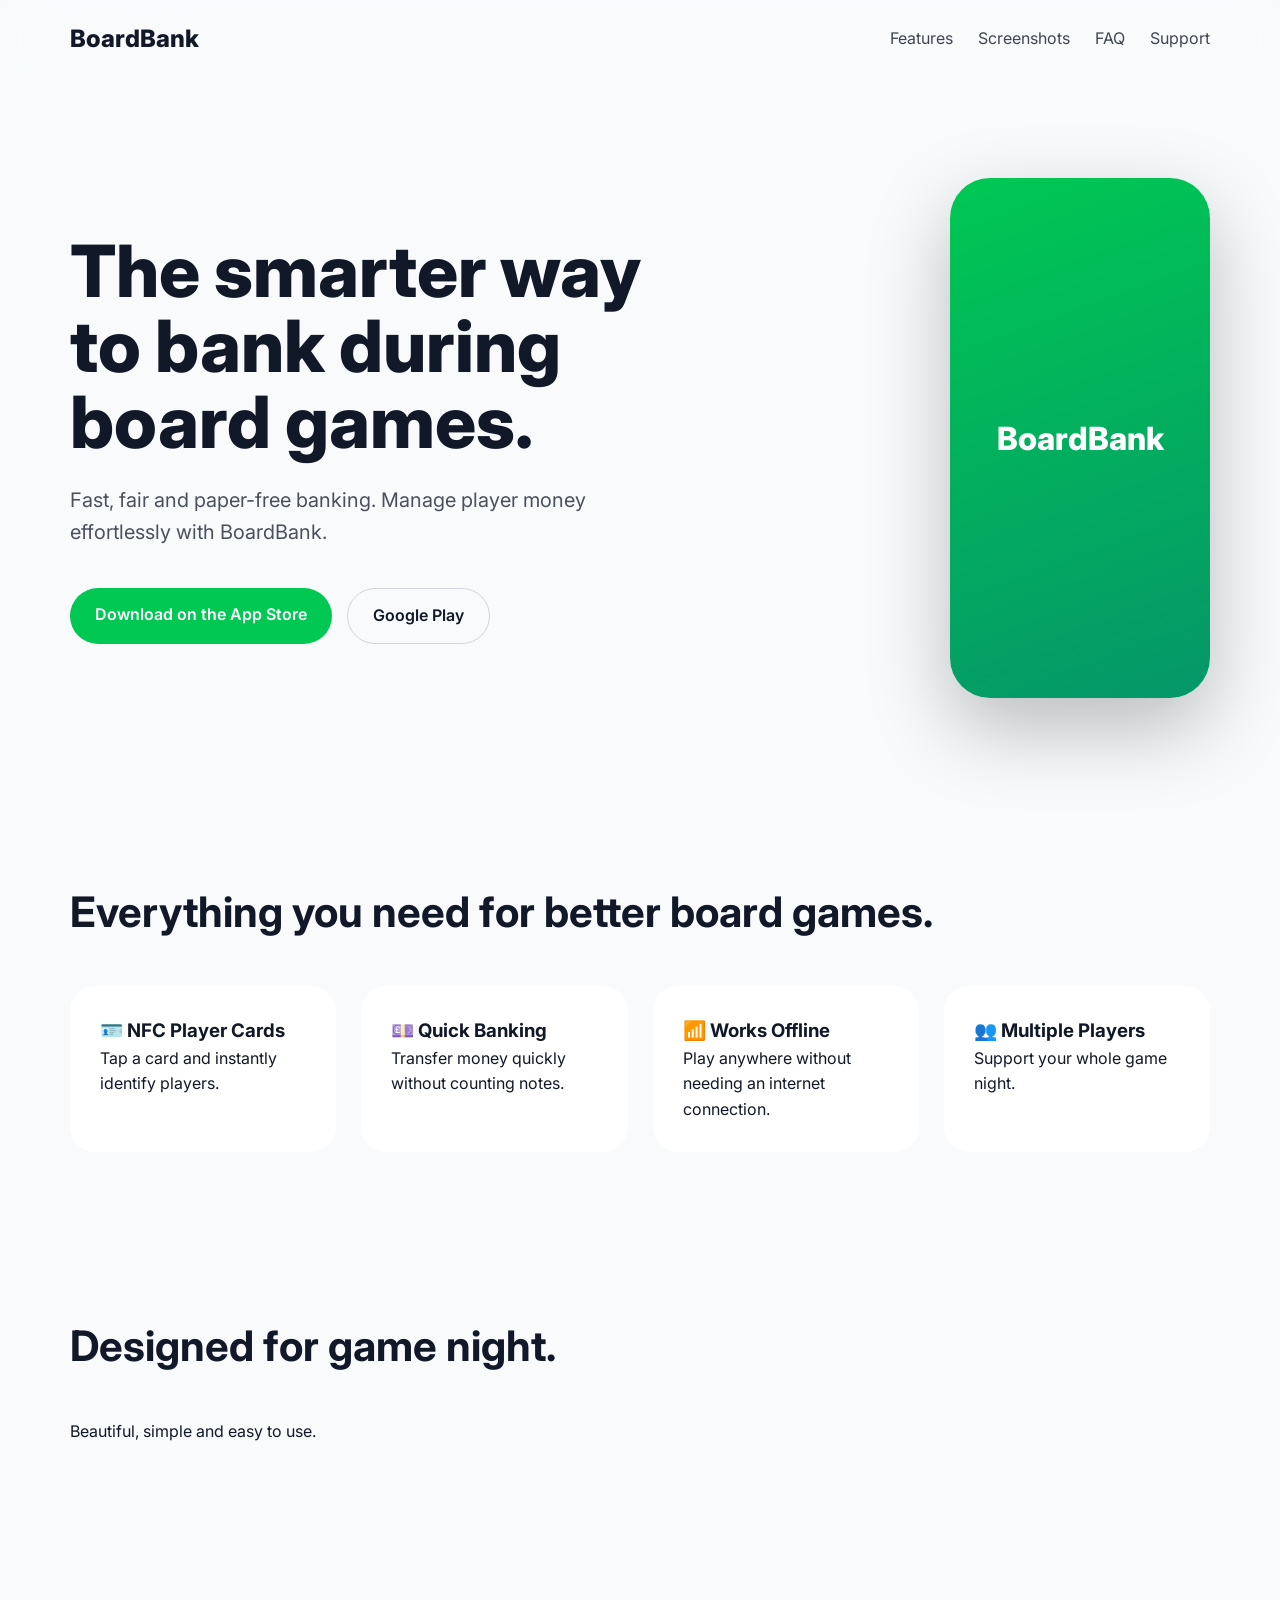
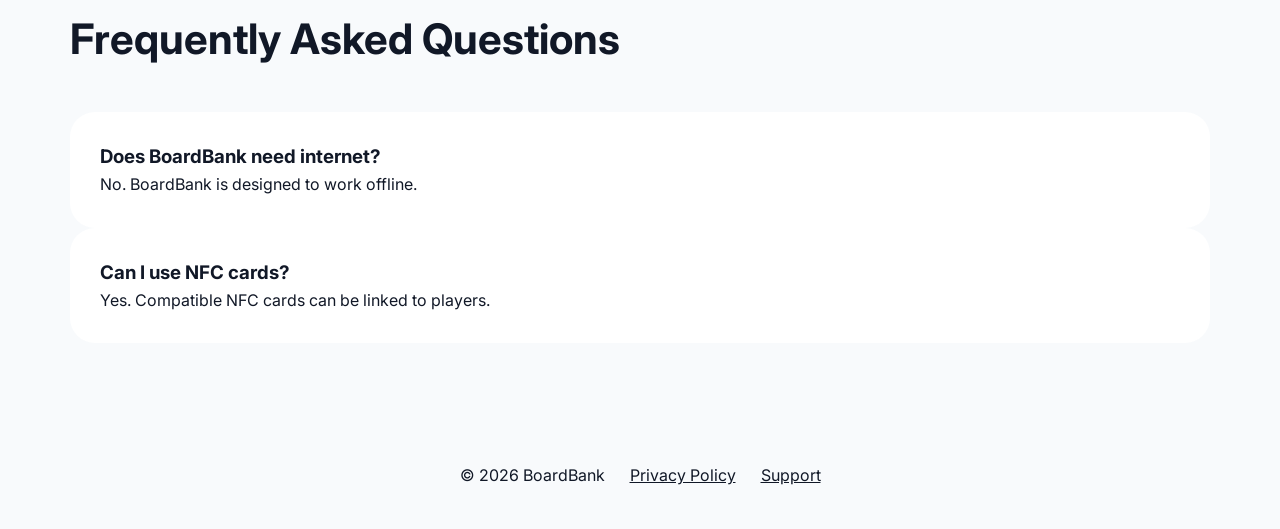
==== index.html @ 547f70bd "Create initial BoardBank website design" ====
<!DOCTYPE html>
<html lang="en">
<head>
    <meta charset="UTF-8">
    <meta name="viewport" content="width=device-width, initial-scale=1.0">

    <title>BoardBank - The smarter way to bank during board games</title>
    <meta name="description" content="BoardBank makes board game banking faster, easier and more enjoyable with digital money tracking and NFC player cards.">

    <link rel="stylesheet" href="styles.css">

    <link rel="preconnect" href="https://fonts.googleapis.com">
    <link rel="preconnect" href="https://fonts.gstatic.com" crossorigin>
    <link href="https://fonts.googleapis.com/css2?family=Inter:wght@400;500;600;700;800&display=swap" rel="stylesheet">
</head>

<body>

<header>
    <nav class="navbar">
        <div class="logo">
            BoardBank
        </div>

        <div class="nav-links">
            <a href="#features">Features</a>
            <a href="#screenshots">Screenshots</a>
            <a href="#faq">FAQ</a>
            <a href="support.html">Support</a>
        </div>
    </nav>
</header>


<main>

<section class="hero">

    <div class="hero-text">

        <h1>
            The smarter way to bank during board games.
        </h1>

        <p>
            Fast, fair and paper-free banking.
            Manage player money effortlessly with BoardBank.
        </p>

        <div class="buttons">

            <a class="button primary" href="#">
                Download on the App Store
            </a>

            <a class="button secondary" href="#">
                Google Play
            </a>

        </div>

    </div>


    <div class="hero-image">

        <div class="phone">
            BoardBank
        </div>

    </div>

</section>



<section id="features">

<h2>Everything you need for better board games.</h2>

<div class="feature-grid">


<div class="card">
<h3>🪪 NFC Player Cards</h3>
<p>
Tap a card and instantly identify players.
</p>
</div>


<div class="card">
<h3>💷 Quick Banking</h3>
<p>
Transfer money quickly without counting notes.
</p>
</div>


<div class="card">
<h3>📶 Works Offline</h3>
<p>
Play anywhere without needing an internet connection.
</p>
</div>


<div class="card">
<h3>👥 Multiple Players</h3>
<p>
Support your whole game night.
</p>
</div>


</div>

</section>



<section id="screenshots">

<h2>Designed for game night.</h2>

<p>
Beautiful, simple and easy to use.
</p>

</section>



<section id="faq">

<h2>Frequently Asked Questions</h2>

<div class="card">

<h3>Does BoardBank need internet?</h3>

<p>
No. BoardBank is designed to work offline.
</p>

</div>


<div class="card">

<h3>Can I use NFC cards?</h3>

<p>
Yes. Compatible NFC cards can be linked to players.
</p>

</div>


</section>


</main>



<footer>

<p>
© 2026 BoardBank
</p>

<a href="privacy.html">Privacy Policy</a>

<a href="support.html">Support</a>

</footer>


<script src="script.js"></script>

</body>
</html>
---- styles.css ----
/* BoardBank Website Styles */

* {
    box-sizing: border-box;
    margin: 0;
    padding: 0;
}

html {
    scroll-behavior: smooth;
}

body {
    font-family: "Inter", sans-serif;
    background: #f8fafc;
    color: #111827;
    line-height: 1.6;
}


/* Dark mode automatically follows device */

@media (prefers-color-scheme: dark) {

    body {
        background: #0b1220;
        color: white;
    }

    .card {
        background: #161f2e;
    }

    .secondary {
        border-color: #374151;
        color: white;
    }

}


/* Navigation */

header {
    position: sticky;
    top: 0;
    z-index: 10;
    backdrop-filter: blur(15px);
}


.navbar {
    max-width: 1200px;
    margin: auto;
    padding: 20px 30px;

    display: flex;
    justify-content: space-between;
    align-items: center;
}


.logo {
    font-size: 24px;
    font-weight: 800;
}


.nav-links {
    display: flex;
    gap: 25px;
}


.nav-links a {
    text-decoration: none;
    color: inherit;
    opacity: 0.8;
}


.nav-links a:hover {
    opacity: 1;
}


/* Hero */

.hero {
    max-width: 1200px;
    margin: auto;
    padding: 100px 30px;

    display: flex;
    align-items: center;
    justify-content: space-between;
    gap: 60px;
}


.hero-text {
    max-width: 600px;
}


.hero h1 {
    font-size: clamp(40px, 6vw, 72px);
    line-height: 1.05;
    font-weight: 800;
}


.hero p {
    margin-top: 25px;
    font-size: 20px;
    opacity: 0.75;
}


/* Buttons */

.buttons {
    margin-top: 40px;
    display: flex;
    gap: 15px;
}


.button {

    padding: 14px 25px;
    border-radius: 999px;

    text-decoration: none;
    font-weight: 600;

    transition: 0.3s ease;
}


.primary {

    background: #00c853;
    color: white;

}


.primary:hover {

    transform: translateY(-3px);

}


.secondary {

    border: 1px solid #d1d5db;
    color: inherit;

}


/* Phone Mockup */

.hero-image {

    display: flex;
    justify-content: center;

}


.phone {

    width: 260px;
    height: 520px;

    border-radius: 40px;

    background: linear-gradient(
        160deg,
        #00c853,
        #059669
    );

    display: flex;
    justify-content: center;
    align-items: center;

    color: white;

    font-size: 32px;
    font-weight: 800;

    box-shadow: 0 30px 80px rgba(0,0,0,0.25);

}


/* Sections */

section {

    max-width: 1200px;
    margin: auto;
    padding: 80px 30px;

}


section h2 {

    font-size: 42px;
    margin-bottom: 40px;

}


/* Feature Cards */

.feature-grid {

    display: grid;

    grid-template-columns:
    repeat(auto-fit, minmax(250px,1fr));

    gap: 25px;

}


.card {

    padding: 30px;

    border-radius: 25px;

    background: white;

    transition: 0.3s ease;

}


.card:hover {

    transform: translateY(-5px);

}


/* Footer */

footer {

    padding: 40px 30px;

    text-align: center;

    display: flex;
    justify-content: center;
    gap: 25px;

}


footer a {

    color: inherit;

}
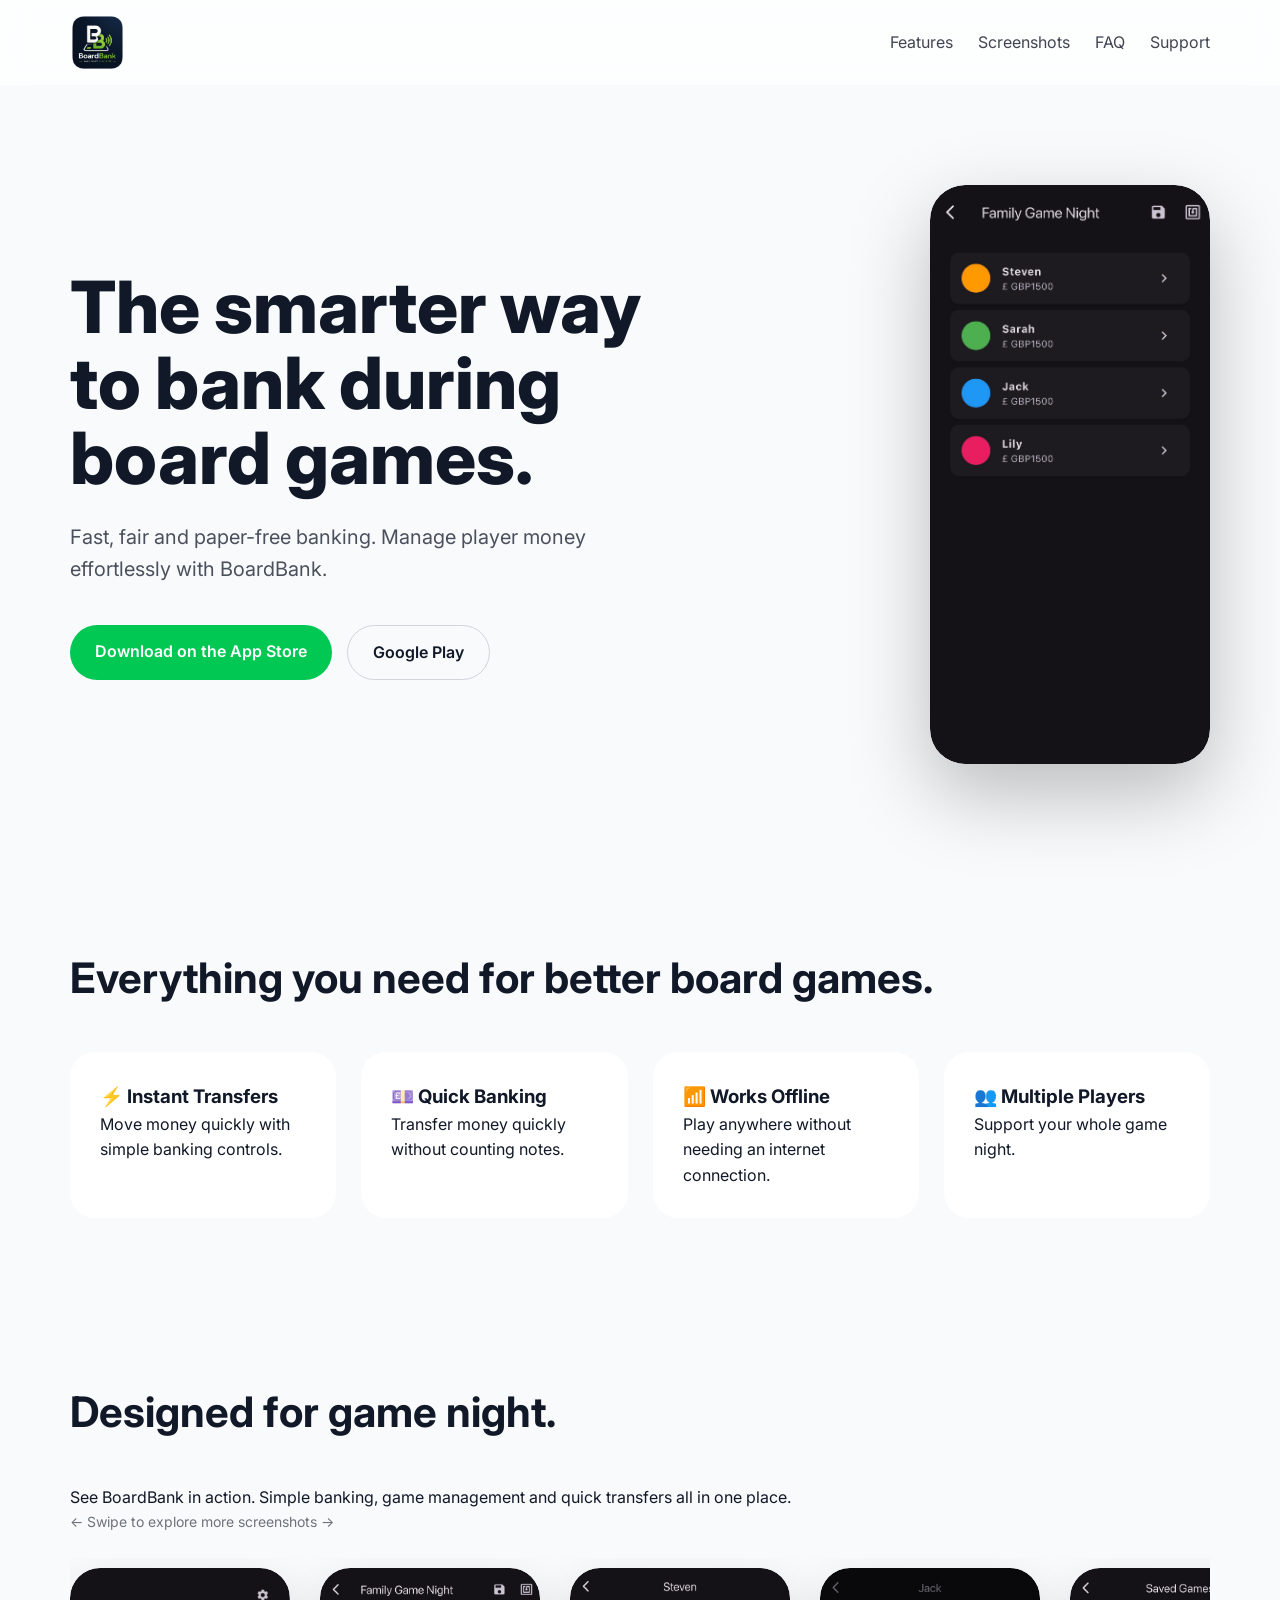
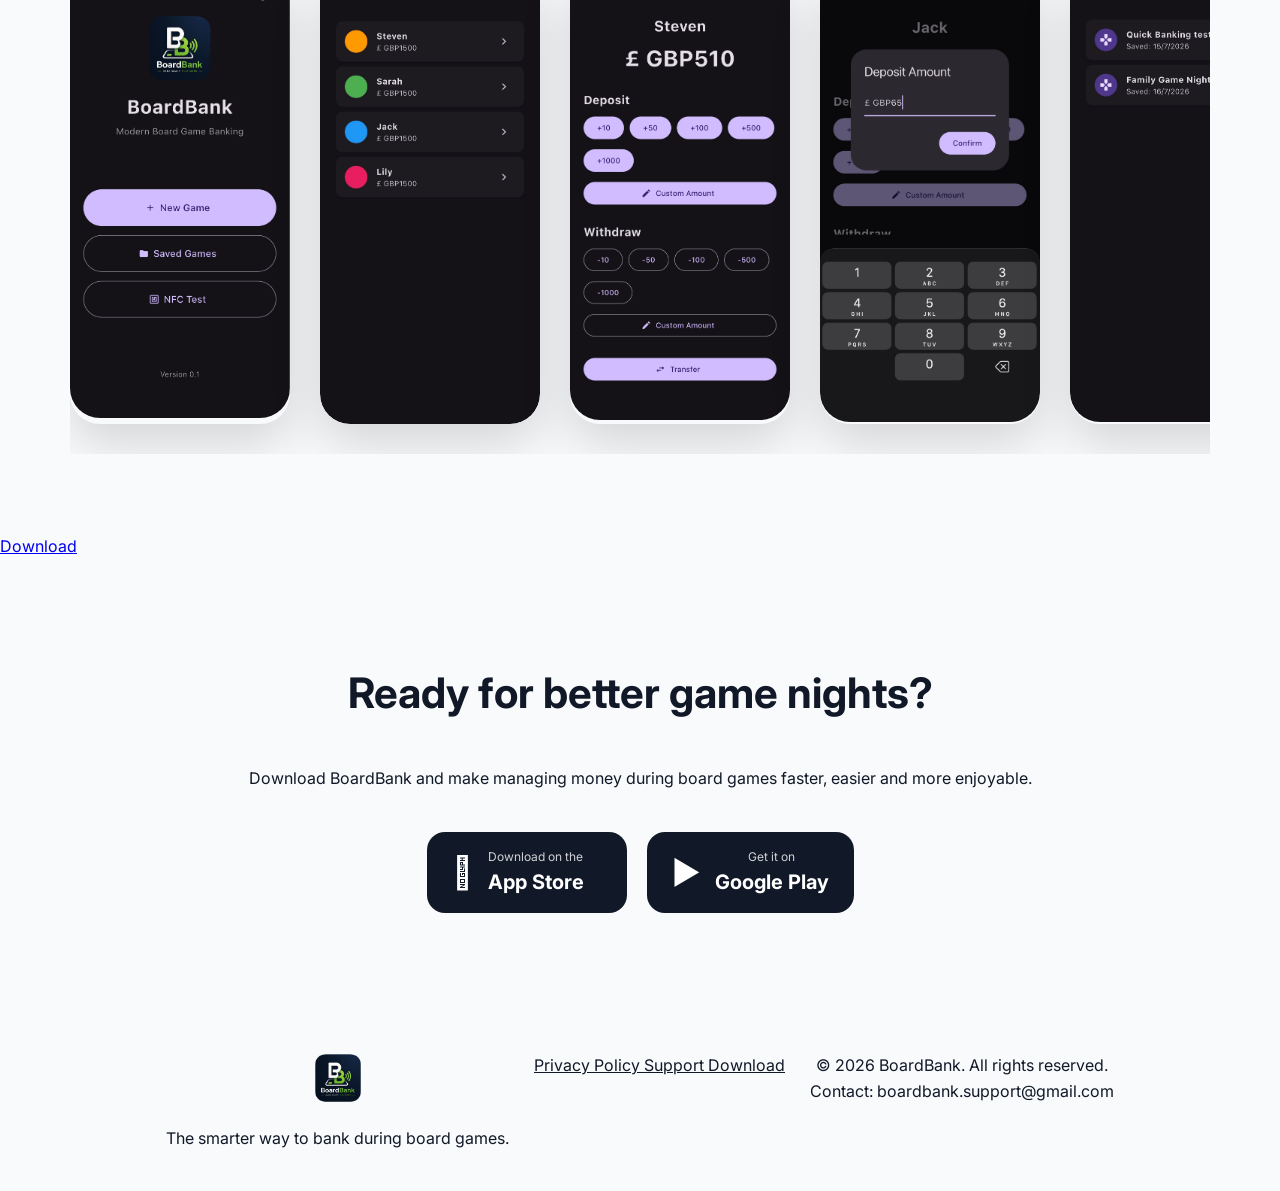
==== commit 6cc695a4: "Complete BoardBank website design and support system" ====
--- a/index.html
+++ b/index.html
@@ -18,11 +18,12 @@
 
 <header>
     <nav class="navbar">
-        <div class="logo">
-            BoardBank
-        </div>
-
-        <div class="nav-links">
+
+    <div class="logo">
+        <img src="Images/logo.png" alt="BoardBank Logo">
+    </div>
+
+    <div class="nav-links">
             <a href="#features">Features</a>
             <a href="#screenshots">Screenshots</a>
             <a href="#faq">FAQ</a>
@@ -64,11 +65,11 @@
 
     <div class="hero-image">
 
-        <div class="phone">
-            BoardBank
-        </div>
-
-    </div>
+    <div class="phone">
+        <img src="Images/bank.png" alt="BoardBank Banking Screen">
+    </div>
+
+</div>
 
 </section>
 
@@ -82,9 +83,9 @@
 
 
 <div class="card">
-<h3>🪪 NFC Player Cards</h3>
-<p>
-Tap a card and instantly identify players.
+<h3>⚡ Instant Transfers</h3>
+<p>
+Move money quickly with simple banking controls.
 </p>
 </div>
 
@@ -123,39 +124,102 @@
 
 <h2>Designed for game night.</h2>
 
-<p>
-Beautiful, simple and easy to use.
-</p>
-
-</section>
-
-
-
-<section id="faq">
-
-<h2>Frequently Asked Questions</h2>
-
-<div class="card">
-
-<h3>Does BoardBank need internet?</h3>
-
-<p>
-No. BoardBank is designed to work offline.
-</p>
-
-</div>
-
-
-<div class="card">
-
-<h3>Can I use NFC cards?</h3>
-
-<p>
-Yes. Compatible NFC cards can be linked to players.
-</p>
-
-</div>
-
+<p class="section-description">
+See BoardBank in action. Simple banking, game management and quick transfers all in one place.
+</p>
+
+<p class="scroll-hint">
+← Swipe to explore more screenshots →
+</p>
+
+
+<div class="screenshot-gallery">
+
+    <div class="screenshot-card">
+        <img src="Images/home.png" alt="BoardBank Home Screen">
+    </div>
+
+    <div class="screenshot-card">
+        <img src="Images/bank.png" alt="BoardBank Banking Screen">
+    </div>
+
+    <div class="screenshot-card">
+        <img src="Images/quick-banking.png" alt="BoardBank Quick Banking">
+    </div>
+
+    <div class="screenshot-card">
+        <img src="Images/custom-amount.png" alt="BoardBank Custom Amount">
+    </div>
+
+    <div class="screenshot-card">
+        <img src="Images/saved-games.png" alt="BoardBank Saved Games">
+    </div>
+
+    <div class="screenshot-card">
+        <img src="Images/rename-game.png" alt="BoardBank Rename Game">
+    </div>
+
+    <div class="screenshot-card">
+        <img src="Images/delete-game.png" alt="BoardBank Delete Game">
+    </div>
+
+</div>
+
+</section>
+
+<a href="#download">Download</a>
+
+<section id="download" class="download-section">
+
+    <h2>
+        Ready for better game nights?
+    </h2>
+
+    <p class="section-description">
+        Download BoardBank and make managing money during board games faster, easier and more enjoyable.
+    </p>
+
+
+    <div class="download-buttons">
+
+        <a href="#" class="store-button">
+
+            <span class="store-icon">
+                
+            </span>
+
+            <div>
+                <small>
+                    Download on the
+                </small>
+
+                <strong>
+                    App Store
+                </strong>
+            </div>
+
+        </a>
+
+
+        <a href="#" class="store-button">
+
+            <span class="store-icon">
+                ▶
+            </span>
+
+            <div>
+                <small>
+                    Get it on
+                </small>
+
+                <strong>
+                    Google Play
+                </strong>
+            </div>
+
+        </a>
+
+    </div>
 
 </section>
 
@@ -166,13 +230,45 @@
 
 <footer>
 
-<p>
-© 2026 BoardBank
-</p>
-
-<a href="privacy.html">Privacy Policy</a>
-
-<a href="support.html">Support</a>
+<div class="footer-brand">
+
+    <img src="Images/logo.png" alt="BoardBank Logo">
+
+    <p>
+        The smarter way to bank during board games.
+    </p>
+
+</div>
+
+
+<div class="footer-links">
+
+    <a href="privacy.html">
+        Privacy Policy
+    </a>
+
+    <a href="support.html">
+        Support
+    </a>
+
+    <a href="#download">
+        Download
+    </a>
+
+</div>
+
+
+<div class="footer-bottom">
+
+    <p>
+        © 2026 BoardBank. All rights reserved.
+    </p>
+
+    <p>
+        Contact: boardbank.support@gmail.com
+    </p>
+
+</div>
 
 </footer>
 
--- a/styles.css
+++ b/styles.css
@@ -18,123 +18,144 @@
 }
 
 
-/* Dark mode automatically follows device */
-
-@media (prefers-color-scheme: dark) {
-
-    body {
-        background: #0b1220;
-        color: white;
-    }
-
-    .card {
-        background: #161f2e;
-    }
-
-    .secondary {
-        border-color: #374151;
-        color: white;
-    }
-
-}
-
-
 /* Navigation */
 
 header {
     position: sticky;
     top: 0;
     z-index: 10;
+
     backdrop-filter: blur(15px);
+    background: rgba(255, 255, 255, 0.7);
 }
 
 
 .navbar {
     max-width: 1200px;
     margin: auto;
+
     padding: 20px 30px;
 
     display: flex;
     justify-content: space-between;
     align-items: center;
-}
-
-
-.logo {
-    font-size: 24px;
-    font-weight: 800;
+
+    height: 85px;
+}
+
+
+.logo img {
+
+    height: 55px;
+    width: auto;
+    max-width: 180px;
+
+    object-fit: contain;
+    display: block;
+
+    transition: transform 0.3s ease;
+
+}
+
+
+.logo img:hover {
+
+    transform: scale(1.05);
+
 }
 
 
 .nav-links {
+
     display: flex;
     gap: 25px;
+
 }
 
 
 .nav-links a {
+
     text-decoration: none;
     color: inherit;
     opacity: 0.8;
+
 }
 
 
 .nav-links a:hover {
+
     opacity: 1;
+
 }
 
 
 /* Hero */
 
 .hero {
+
     max-width: 1200px;
     margin: auto;
+
     padding: 100px 30px;
 
     display: flex;
     align-items: center;
     justify-content: space-between;
+
     gap: 60px;
+
 }
 
 
 .hero-text {
+
     max-width: 600px;
+
 }
 
 
 .hero h1 {
+
     font-size: clamp(40px, 6vw, 72px);
     line-height: 1.05;
     font-weight: 800;
+
 }
 
 
 .hero p {
+
     margin-top: 25px;
     font-size: 20px;
     opacity: 0.75;
+
 }
 
 
 /* Buttons */
 
 .buttons {
+
     margin-top: 40px;
+
     display: flex;
     gap: 15px;
+
 }
 
 
 .button {
 
     padding: 14px 25px;
+
     border-radius: 999px;
 
     text-decoration: none;
+
     font-weight: 600;
 
     transition: 0.3s ease;
+
 }
 
 
@@ -161,39 +182,47 @@
 }
 
 
-/* Phone Mockup */
-
-.hero-image {
-
-    display: flex;
-    justify-content: center;
-
-}
-
+/* App Screenshot Phone */
 
 .phone {
 
-    width: 260px;
-    height: 520px;
-
-    border-radius: 40px;
-
-    background: linear-gradient(
-        160deg,
-        #00c853,
-        #059669
-    );
-
-    display: flex;
-    justify-content: center;
-    align-items: center;
-
-    color: white;
-
-    font-size: 32px;
-    font-weight: 800;
+    width: 280px;
+
+    border-radius: 35px;
+
+    overflow: hidden;
 
     box-shadow: 0 30px 80px rgba(0,0,0,0.25);
+
+    animation: float 4s ease-in-out infinite;
+
+}
+
+
+.phone img {
+
+    width: 100%;
+
+    display: block;
+
+    border-radius: 35px;
+
+}
+
+
+@keyframes float {
+
+    0% {
+        transform: translateY(0);
+    }
+
+    50% {
+        transform: translateY(-15px);
+    }
+
+    100% {
+        transform: translateY(0);
+    }
 
 }
 
@@ -204,6 +233,7 @@
 
     max-width: 1200px;
     margin: auto;
+
     padding: 80px 30px;
 
 }
@@ -212,6 +242,7 @@
 section h2 {
 
     font-size: 42px;
+
     margin-bottom: 40px;
 
 }
@@ -223,8 +254,7 @@
 
     display: grid;
 
-    grid-template-columns:
-    repeat(auto-fit, minmax(250px,1fr));
+    grid-template-columns: repeat(auto-fit, minmax(250px, 1fr));
 
     gap: 25px;
 
@@ -239,6 +269,8 @@
 
     background: white;
 
+    color: #111827;
+
     transition: 0.3s ease;
 
 }
@@ -251,6 +283,94 @@
 }
 
 
+/* FAQ */
+
+#faq .card {
+
+    margin-bottom: 25px;
+
+}
+
+
+.screenshot-gallery {
+
+    display: flex;
+
+    gap: 30px;
+
+    overflow-x: auto;
+
+    padding: 10px 5px 30px;
+
+    scroll-snap-type: x mandatory;
+
+    scrollbar-width: auto;
+
+}
+
+
+.screenshot-gallery::-webkit-scrollbar {
+
+    height: 10px;
+
+}
+
+
+.screenshot-gallery::-webkit-scrollbar-thumb {
+
+    border-radius: 10px;
+
+}
+
+
+.screenshot-card {
+
+    flex: 0 0 220px;
+
+    scroll-snap-align: start;
+
+    border-radius: 30px;
+
+    overflow: hidden;
+
+    background: transparent;
+
+    box-shadow: 0 20px 50px rgba(0,0,0,0.15);
+
+    transition: transform 0.3s ease;
+
+}
+
+
+.screenshot-card:hover {
+
+    transform: translateY(-8px);
+
+}
+
+
+.screenshot-card img {
+
+    width: 100%;
+
+    display: block;
+
+    border-radius: 30px;
+
+}
+
+
+.scroll-hint {
+
+    opacity: 0.6;
+
+    margin-bottom: 25px;
+
+    font-size: 14px;
+
+}
+
+
 /* Footer */
 
 footer {
@@ -260,7 +380,9 @@
     text-align: center;
 
     display: flex;
+
     justify-content: center;
+
     gap: 25px;
 
 }
@@ -270,4 +392,381 @@
 
     color: inherit;
 
+}
+
+
+/* Dark Mode */
+
+@media (prefers-color-scheme: dark) {
+
+
+    body {
+
+        background: #0b1220;
+
+        color: white;
+
+    }
+
+
+    header {
+
+        background: rgba(11,18,32,0.7);
+
+    }
+
+
+    .card {
+
+        background: #161f2e;
+
+        color: white;
+
+    }
+
+
+    .secondary {
+
+        border-color: #374151;
+
+        color: white;
+
+    }
+
+
+    .screenshot-card {
+
+        background: transparent;
+
+    }
+
+
+    .store-button {
+
+    background: white;
+
+    color: #111827;
+
+    }
+
+}
+
+
+@media (max-width: 700px) {
+
+    .screenshot-card {
+
+        flex: 0 0 220px;
+
+    }
+
+}
+
+
+/* Support Form */
+
+.support-form {
+
+    display: flex;
+
+    flex-direction: column;
+
+    gap: 18px;
+
+    max-width: 700px;
+
+    margin-top: 40px;
+
+}
+
+
+.support-form input,
+.support-form textarea {
+
+    padding: 16px;
+
+    border-radius: 15px;
+
+    border: 1px solid #d1d5db;
+
+    font-family: inherit;
+
+    font-size: 16px;
+
+}
+
+
+.support-form textarea {
+
+    resize: vertical;
+
+    min-height: 180px;
+
+}
+
+
+.support-form button {
+
+    width: fit-content;
+
+    cursor: pointer;
+
+    border: none;
+
+}
+
+
+/* Thank You Page */
+
+.thanks-page {
+
+    min-height: 75vh;
+
+    display: flex;
+
+    justify-content: center;
+
+    align-items: center;
+
+    padding: 40px;
+
+}
+
+.thanks-card {
+
+    max-width: 600px;
+
+    text-align: center;
+
+    padding: 50px;
+
+    border-radius: 30px;
+
+    background: white;
+
+    box-shadow: 0 20px 60px rgba(0,0,0,0.12);
+
+}
+
+.checkmark {
+
+    width: 90px;
+    height: 90px;
+
+    margin: 0 auto 30px;
+
+    border-radius: 50%;
+
+    background: #00c853;
+
+    color: white;
+
+    font-size: 50px;
+
+    display: flex;
+
+    justify-content: center;
+
+    align-items: center;
+
+    animation: pop 0.5s ease;
+
+}
+
+.thanks-card h1 {
+
+    margin-bottom: 20px;
+
+}
+
+.thanks-card p {
+
+    margin-bottom: 35px;
+
+    opacity: .8;
+
+}
+
+@keyframes pop {
+
+    0% {
+        transform: scale(.2);
+        opacity: 0;
+    }
+
+    100% {
+        transform: scale(1);
+        opacity: 1;
+    }
+
+}
+
+@media (prefers-color-scheme: dark) {
+
+    .thanks-card {
+
+        background: #161f2e;
+
+    }
+
+}
+
+
+/* Download Section */
+
+.download-section {
+
+    text-align: center;
+
+    padding-top: 100px;
+
+    padding-bottom: 100px;
+
+}
+
+
+.download-buttons {
+
+    display: flex;
+
+    justify-content: center;
+
+    gap: 20px;
+
+    margin-top: 40px;
+
+    flex-wrap: wrap;
+
+}
+
+
+.store-button {
+
+    display: flex;
+
+    align-items: center;
+
+    gap: 15px;
+
+    padding: 15px 25px;
+
+    border-radius: 18px;
+
+    background: #111827;
+
+    color: white;
+
+    text-decoration: none;
+
+    min-width: 200px;
+
+    transition: transform 0.3s ease;
+
+}
+
+
+.store-button:hover {
+
+    transform: translateY(-5px);
+
+}
+
+
+.store-button small {
+
+    display: block;
+
+    font-size: 12px;
+
+    opacity: 0.8;
+
+}
+
+
+.store-button strong {
+
+    display: block;
+
+    font-size: 20px;
+
+}
+
+
+.store-icon {
+
+    font-size: 32px;
+
+}
+
+
+<footer>
+
+<div class="footer-brand">
+
+    <img src="Images/logo.png" alt="BoardBank Logo">
+
+    <p>
+        The smarter way to bank during board games.
+    </p>
+
+</div>
+
+
+<div class="footer-links">
+
+    <a href="privacy.html">
+        Privacy Policy
+    </a>
+
+    <a href="support.html">
+        Support
+    </a>
+
+    <a href="#download">
+        Download
+    </a>
+
+</div>
+
+
+<div class="footer-bottom">
+
+    <p>
+        © 2026 BoardBank. All rights reserved.
+    </p>
+
+    <p>
+        Contact: boardbank.support@gmail.com
+    </p>
+
+</div>
+
+</footer>
+
+
+.footer-brand img {
+
+    height: 45px;
+
+    width: auto;
+
+    max-width: 160px;
+
+    object-fit: contain;
+
+    margin-bottom: 15px;
+
+}
+
+
+/* Fix footer logo size */
+
+footer .footer-brand img {
+
+    height: 50px;
+    width: auto;
+    max-width: 160px;
+    object-fit: contain;
+    margin-bottom: 15px;
+
 }
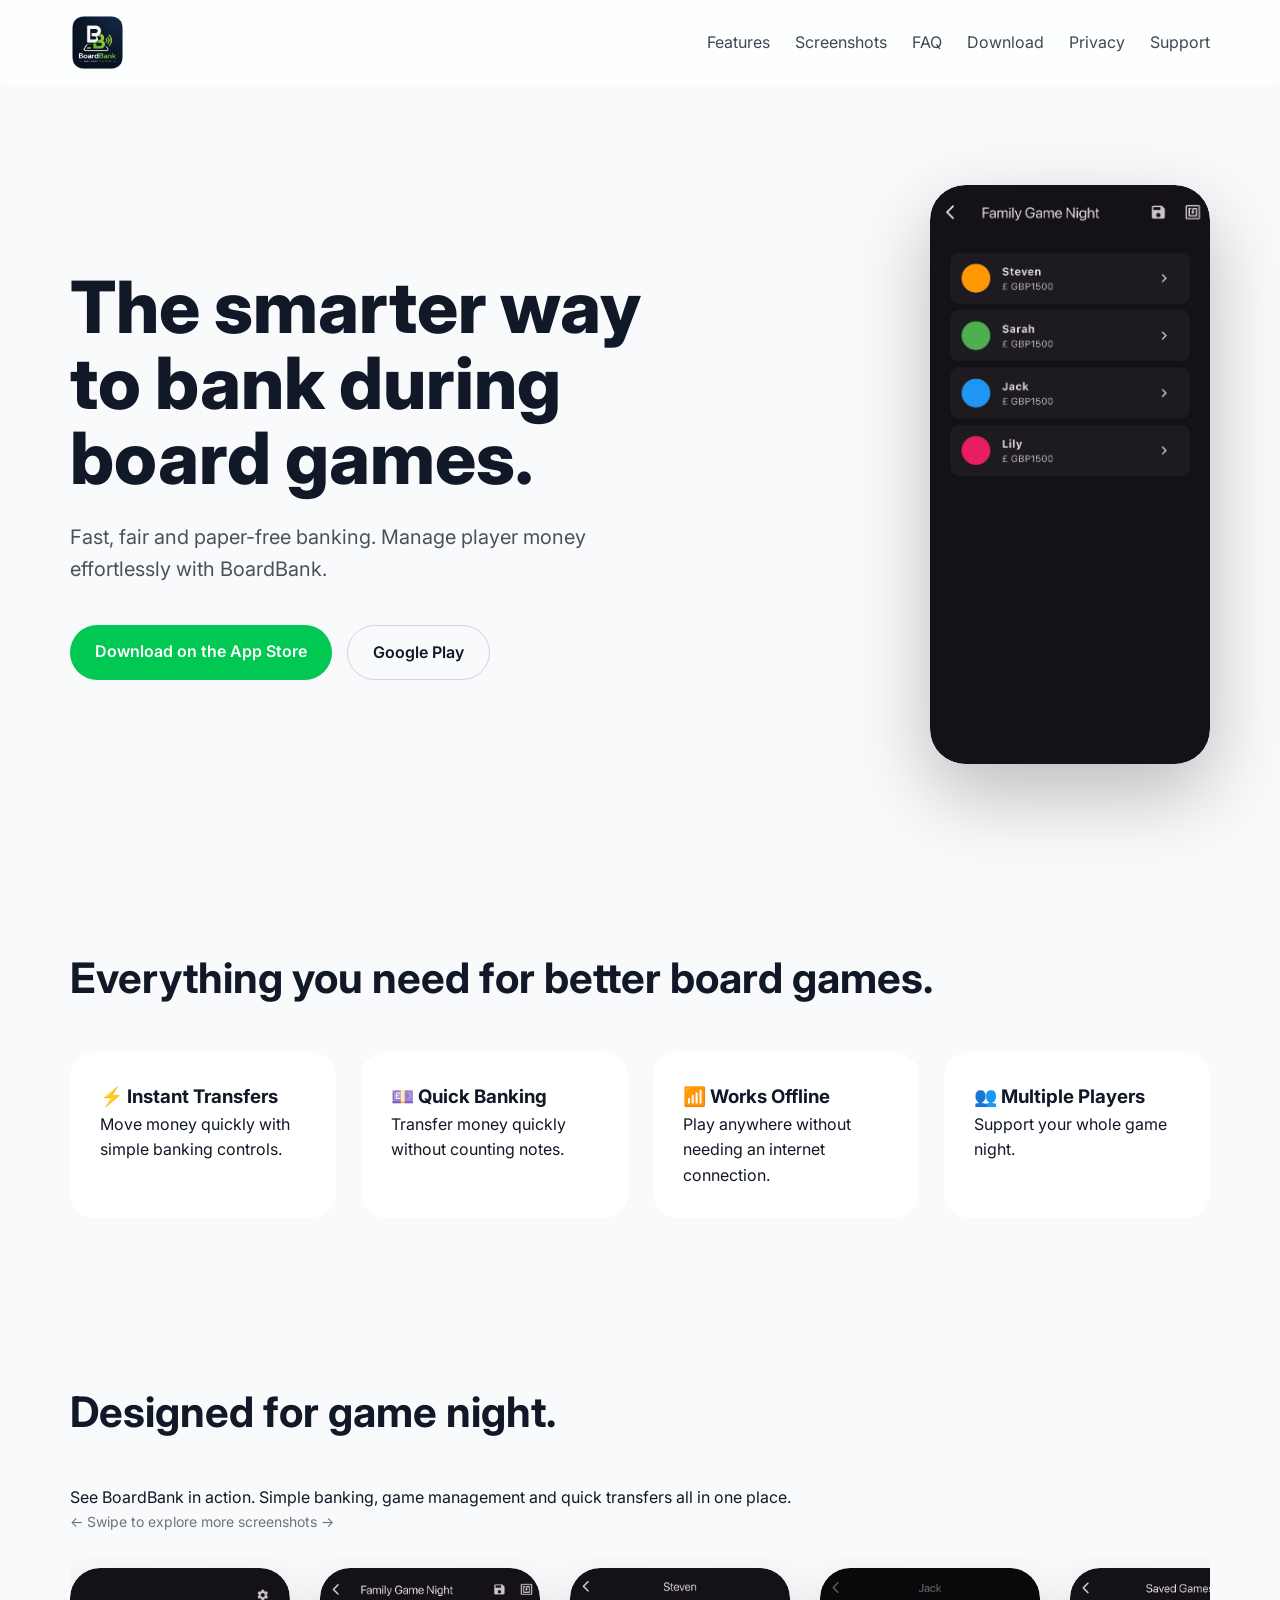
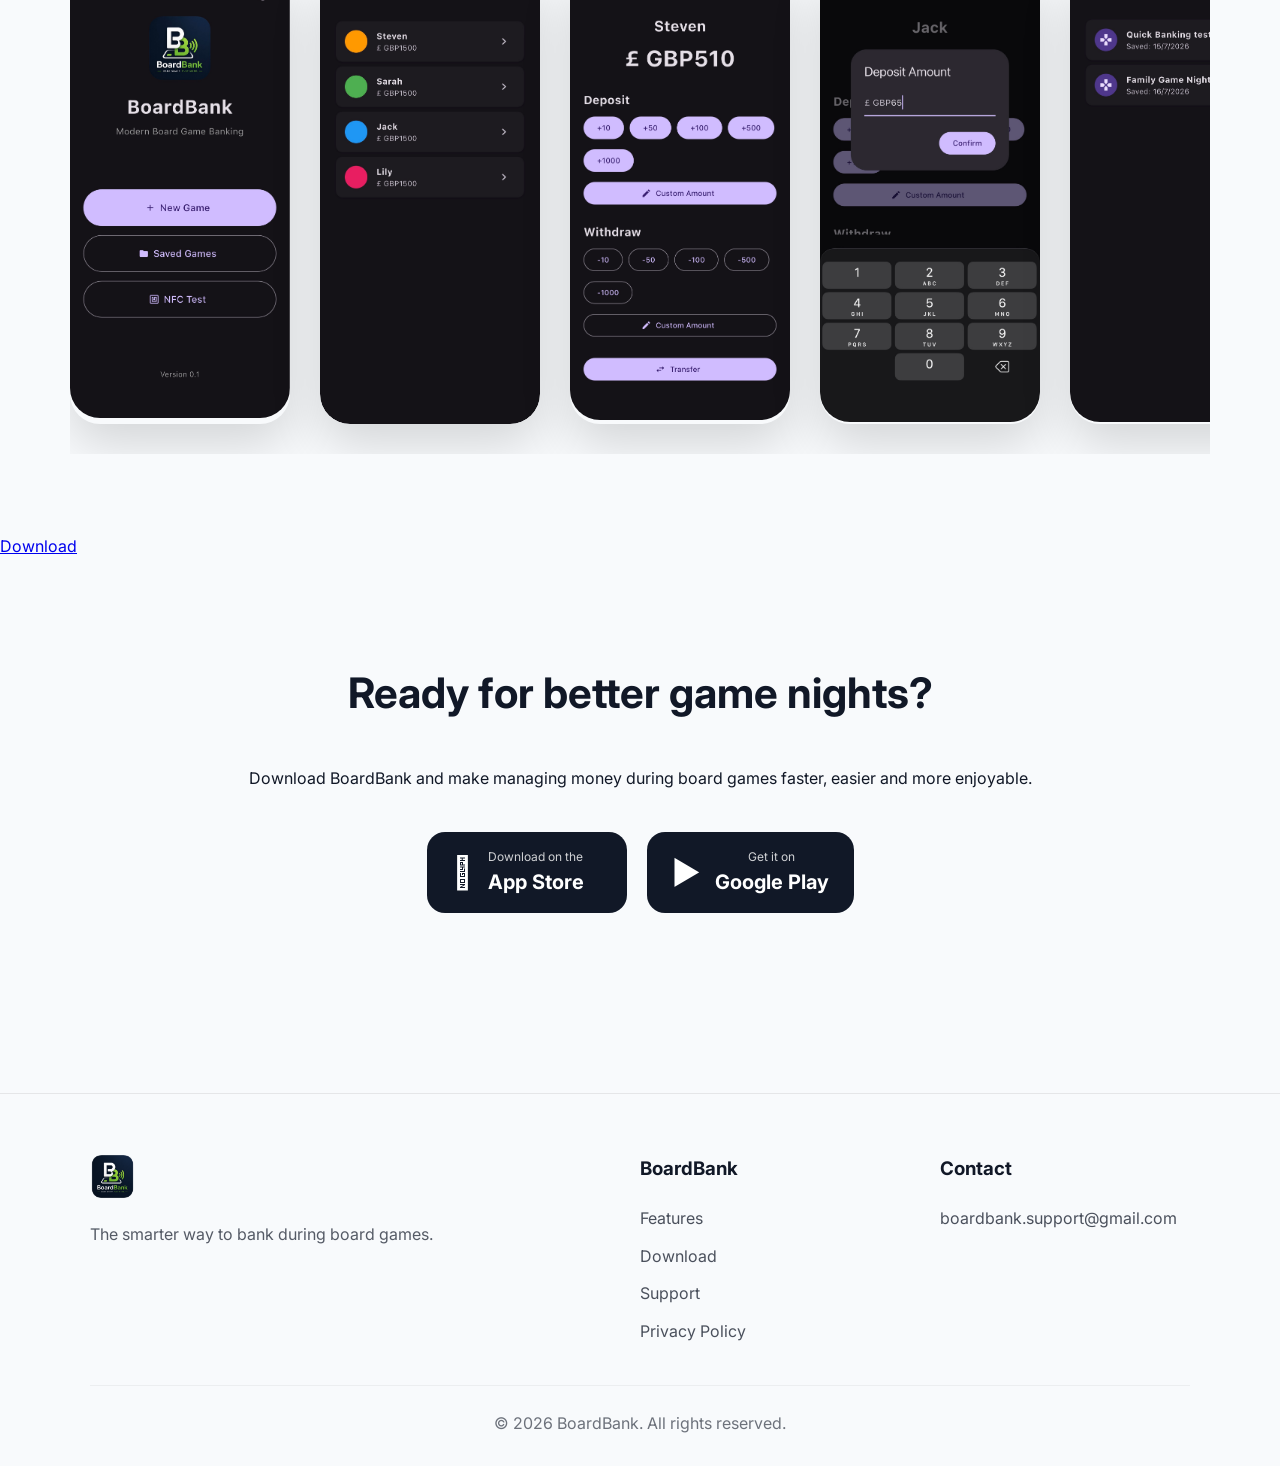
==== commit 0665ed44: "Clean and optimise website CSS" ====
--- a/index.html
+++ b/index.html
@@ -7,6 +7,8 @@
     <title>BoardBank - The smarter way to bank during board games</title>
     <meta name="description" content="BoardBank makes board game banking faster, easier and more enjoyable with digital money tracking and NFC player cards.">
 
+    <link rel="icon" type="image/png" href="Images/favicon.png">
+
     <link rel="stylesheet" href="styles.css">
 
     <link rel="preconnect" href="https://fonts.googleapis.com">
@@ -24,11 +26,20 @@
     </div>
 
     <div class="nav-links">
-            <a href="#features">Features</a>
-            <a href="#screenshots">Screenshots</a>
-            <a href="#faq">FAQ</a>
-            <a href="support.html">Support</a>
-        </div>
+
+    <a href="#features">Features</a>
+
+    <a href="#screenshots">Screenshots</a>
+
+    <a href="#faq">FAQ</a>
+
+    <a href="#download">Download</a>
+
+    <a href="privacy.html">Privacy</a>
+
+    <a href="support.html">Support</a>
+
+</div>
     </nav>
 </header>
 
@@ -230,45 +241,59 @@
 
 <footer>
 
+<div class="footer-container">
+
+
 <div class="footer-brand">
 
-    <img src="Images/logo.png" alt="BoardBank Logo">
-
-    <p>
-        The smarter way to bank during board games.
-    </p>
-
-</div>
+<img src="Images/logo.png" alt="BoardBank Logo">
+
+<p>
+The smarter way to bank during board games.
+</p>
+
+</div>
+
 
 
 <div class="footer-links">
 
-    <a href="privacy.html">
-        Privacy Policy
-    </a>
-
-    <a href="support.html">
-        Support
-    </a>
-
-    <a href="#download">
-        Download
-    </a>
+<h3>BoardBank</h3>
+
+<a href="#features">Features</a>
+
+<a href="#download">Download</a>
+
+<a href="support.html">Support</a>
+
+<a href="privacy.html">Privacy Policy</a>
+
+</div>
+
+
+
+<div class="footer-contact">
+
+<h3>Contact</h3>
+
+<p>
+boardbank.support@gmail.com
+</p>
+
+</div>
+
 
 </div>
 
 
 <div class="footer-bottom">
 
-    <p>
-        © 2026 BoardBank. All rights reserved.
-    </p>
-
-    <p>
-        Contact: boardbank.support@gmail.com
-    </p>
-
-</div>
+<p>
+© 2026 BoardBank. All rights reserved.
+</p>
+
+</div>
+
 
 </footer>
 
--- a/styles.css
+++ b/styles.css
@@ -1,4 +1,11 @@
-/* BoardBank Website Styles */
+/* ===================================
+   BoardBank Website Styles
+   =================================== */
+
+
+/* ===================================
+   Reset & Base
+   =================================== */
 
 * {
     box-sizing: border-box;
@@ -6,51 +13,77 @@
     padding: 0;
 }
 
+
 html {
     scroll-behavior: smooth;
 }
 
+
 body {
+
     font-family: "Inter", sans-serif;
+
     background: #f8fafc;
+
     color: #111827;
+
     line-height: 1.6;
-}
-
-
-/* Navigation */
+
+}
+
+
+
+/* ===================================
+   Navigation
+   =================================== */
+
 
 header {
+
     position: sticky;
+
     top: 0;
+
     z-index: 10;
 
     backdrop-filter: blur(15px);
+
     background: rgba(255, 255, 255, 0.7);
-}
+
+}
+
 
 
 .navbar {
+
     max-width: 1200px;
+
     margin: auto;
 
     padding: 20px 30px;
 
+    height: 85px;
+
     display: flex;
+
     justify-content: space-between;
+
     align-items: center;
 
-    height: 85px;
-}
+}
+
 
 
 .logo img {
 
     height: 55px;
+
     width: auto;
+
     max-width: 180px;
 
     object-fit: contain;
+
     display: block;
 
     transition: transform 0.3s ease;
@@ -58,6 +91,7 @@
 }
 
 
+
 .logo img:hover {
 
     transform: scale(1.05);
@@ -65,21 +99,29 @@
 }
 
 
+
 .nav-links {
 
     display: flex;
+
     gap: 25px;
 
 }
 
 
+
 .nav-links a {
 
     text-decoration: none;
+
     color: inherit;
+
     opacity: 0.8;
 
-}
+    transition: opacity 0.2s ease;
+
+}
+
 
 
 .nav-links a:hover {
@@ -89,17 +131,25 @@
 }
 
 
-/* Hero */
+
+
+/* ===================================
+   Hero Section
+   =================================== */
+
 
 .hero {
 
     max-width: 1200px;
+
     margin: auto;
 
     padding: 100px 30px;
 
     display: flex;
+
     align-items: center;
+
     justify-content: space-between;
 
     gap: 60px;
@@ -107,6 +157,7 @@
 }
 
 
+
 .hero-text {
 
     max-width: 600px;
@@ -114,36 +165,49 @@
 }
 
 
+
 .hero h1 {
 
     font-size: clamp(40px, 6vw, 72px);
+
     line-height: 1.05;
+
     font-weight: 800;
 
 }
 
 
+
 .hero p {
 
     margin-top: 25px;
+
     font-size: 20px;
+
     opacity: 0.75;
 
 }
 
 
-/* Buttons */
+
+
+/* ===================================
+   Buttons
+   =================================== */
+
 
 .buttons {
 
     margin-top: 40px;
 
     display: flex;
+
     gap: 15px;
 
 }
 
 
+
 .button {
 
     padding: 14px 25px;
@@ -159,14 +223,17 @@
 }
 
 
+
 .primary {
 
     background: #00c853;
+
     color: white;
 
 }
 
 
+
 .primary:hover {
 
     transform: translateY(-3px);
@@ -174,15 +241,22 @@
 }
 
 
+
 .secondary {
 
     border: 1px solid #d1d5db;
+
     color: inherit;
 
 }
 
 
-/* App Screenshot Phone */
+
+
+/* ===================================
+   App Screenshot Phone
+   =================================== */
+
 
 .phone {
 
@@ -199,6 +273,7 @@
 }
 
 
+
 .phone img {
 
     width: 100%;
@@ -210,28 +285,43 @@
 }
 
 
+
 @keyframes float {
 
     0% {
+
         transform: translateY(0);
-    }
+
+    }
+
 
     50% {
+
         transform: translateY(-15px);
-    }
+
+    }
+
 
     100% {
+
         transform: translateY(0);
-    }
-
-}
-
-
-/* Sections */
+
+    }
+
+}
+
+
+
+
+/* ===================================
+   General Sections
+   =================================== */
+
 
 section {
 
     max-width: 1200px;
+
     margin: auto;
 
     padding: 80px 30px;
@@ -239,6 +329,7 @@
 }
 
 
+
 section h2 {
 
     font-size: 42px;
@@ -248,7 +339,12 @@
 }
 
 
-/* Feature Cards */
+
+
+/* ===================================
+   Feature Cards
+   =================================== */
+
 
 .feature-grid {
 
@@ -261,6 +357,7 @@
 }
 
 
+
 .card {
 
     padding: 30px;
@@ -276,6 +373,7 @@
 }
 
 
+
 .card:hover {
 
     transform: translateY(-5px);
@@ -283,192 +381,193 @@
 }
 
 
-/* FAQ */
-
-#faq .card {
+
+
+/* ===================================
+   Screenshot Gallery
+   =================================== */
+
+
+.screenshot-gallery {
+
+    display: flex;
+
+    gap: 30px;
+
+    overflow-x: auto;
+
+    padding: 10px 5px 30px;
+
+    scroll-snap-type: x mandatory;
+
+}
+
+
+
+.screenshot-gallery::-webkit-scrollbar {
+
+    height: 10px;
+
+}
+
+
+
+.screenshot-card {
+
+    flex: 0 0 220px;
+
+    scroll-snap-align: start;
+
+    border-radius: 30px;
+
+    overflow: hidden;
+
+    box-shadow: 0 20px 50px rgba(0,0,0,0.15);
+
+    transition: transform 0.3s ease;
+
+}
+
+
+
+.screenshot-card:hover {
+
+    transform: translateY(-8px);
+
+}
+
+
+
+.screenshot-card img {
+
+    width: 100%;
+
+    display: block;
+
+    border-radius: 30px;
+
+}
+
+
+
+.scroll-hint {
+
+    opacity: 0.6;
 
     margin-bottom: 25px;
 
-}
-
-
-.screenshot-gallery {
+    font-size: 14px;
+
+}
+
+
+
+
+/* ===================================
+   Download Section
+   =================================== */
+
+
+.download-section {
+
+    text-align: center;
+
+    padding-top: 100px;
+
+    padding-bottom: 100px;
+
+}
+
+
+
+.download-buttons {
 
     display: flex;
 
-    gap: 30px;
-
-    overflow-x: auto;
-
-    padding: 10px 5px 30px;
-
-    scroll-snap-type: x mandatory;
-
-    scrollbar-width: auto;
-
-}
-
-
-.screenshot-gallery::-webkit-scrollbar {
-
-    height: 10px;
-
-}
-
-
-.screenshot-gallery::-webkit-scrollbar-thumb {
-
-    border-radius: 10px;
-
-}
-
-
-.screenshot-card {
-
-    flex: 0 0 220px;
-
-    scroll-snap-align: start;
-
-    border-radius: 30px;
-
-    overflow: hidden;
-
-    background: transparent;
-
-    box-shadow: 0 20px 50px rgba(0,0,0,0.15);
+    justify-content: center;
+
+    gap: 20px;
+
+    margin-top: 40px;
+
+    flex-wrap: wrap;
+
+}
+
+
+
+.store-button {
+
+    display: flex;
+
+    align-items: center;
+
+    gap: 15px;
+
+    padding: 15px 25px;
+
+    border-radius: 18px;
+
+    background: #111827;
+
+    color: white;
+
+    text-decoration: none;
+
+    min-width: 200px;
 
     transition: transform 0.3s ease;
 
 }
 
 
-.screenshot-card:hover {
-
-    transform: translateY(-8px);
-
-}
-
-
-.screenshot-card img {
-
-    width: 100%;
+
+.store-button:hover {
+
+    transform: translateY(-5px);
+
+}
+
+
+
+.store-button small {
 
     display: block;
 
-    border-radius: 30px;
-
-}
-
-
-.scroll-hint {
-
-    opacity: 0.6;
-
-    margin-bottom: 25px;
-
-    font-size: 14px;
-
-}
-
-
-/* Footer */
-
-footer {
-
-    padding: 40px 30px;
-
-    text-align: center;
+    font-size: 12px;
+
+    opacity: 0.8;
+
+}
+
+
+
+.store-button strong {
+
+    display: block;
+
+    font-size: 20px;
+
+}
+
+
+
+.store-icon {
+
+    font-size: 32px;
+
+}
+
+
+/* ===================================
+   Support Form
+   =================================== */
+
+
+.support-form {
 
     display: flex;
 
-    justify-content: center;
-
-    gap: 25px;
-
-}
-
-
-footer a {
-
-    color: inherit;
-
-}
-
-
-/* Dark Mode */
-
-@media (prefers-color-scheme: dark) {
-
-
-    body {
-
-        background: #0b1220;
-
-        color: white;
-
-    }
-
-
-    header {
-
-        background: rgba(11,18,32,0.7);
-
-    }
-
-
-    .card {
-
-        background: #161f2e;
-
-        color: white;
-
-    }
-
-
-    .secondary {
-
-        border-color: #374151;
-
-        color: white;
-
-    }
-
-
-    .screenshot-card {
-
-        background: transparent;
-
-    }
-
-
-    .store-button {
-
-    background: white;
-
-    color: #111827;
-
-    }
-
-}
-
-
-@media (max-width: 700px) {
-
-    .screenshot-card {
-
-        flex: 0 0 220px;
-
-    }
-
-}
-
-
-/* Support Form */
-
-.support-form {
-
-    display: flex;
-
     flex-direction: column;
 
     gap: 18px;
@@ -478,6 +577,7 @@
     margin-top: 40px;
 
 }
+
 
 
 .support-form input,
@@ -496,6 +596,7 @@
 }
 
 
+
 .support-form textarea {
 
     resize: vertical;
@@ -505,6 +606,7 @@
 }
 
 
+
 .support-form button {
 
     width: fit-content;
@@ -516,7 +618,12 @@
 }
 
 
-/* Thank You Page */
+
+
+/* ===================================
+   Thank You Page
+   =================================== */
+
 
 .thanks-page {
 
@@ -532,6 +639,8 @@
 
 }
 
+
+
 .thanks-card {
 
     max-width: 600px;
@@ -548,9 +657,12 @@
 
 }
 
+
+
 .checkmark {
 
     width: 90px;
+
     height: 90px;
 
     margin: 0 auto 30px;
@@ -573,12 +685,16 @@
 
 }
 
+
+
 .thanks-card h1 {
 
     margin-bottom: 20px;
 
 }
 
+
+
 .thanks-card p {
 
     margin-bottom: 35px;
@@ -587,186 +703,469 @@
 
 }
 
+
+
 @keyframes pop {
 
     0% {
+
         transform: scale(.2);
+
         opacity: 0;
-    }
+
+    }
+
 
     100% {
+
         transform: scale(1);
+
         opacity: 1;
-    }
-
-}
+
+    }
+
+}
+
+
+
+
+/* ===================================
+   Privacy / Legal Pages
+   =================================== */
+
+
+.legal-page {
+
+    max-width: 900px;
+
+    margin: 60px auto;
+
+    padding: 50px;
+
+    background: white;
+
+    border-radius: 30px;
+
+    box-shadow: 0 20px 60px rgba(0,0,0,0.08);
+
+}
+
+
+
+.legal-page h1 {
+
+    text-align: center;
+
+    font-size: 42px;
+
+    margin-bottom: 20px;
+
+}
+
+
+
+.legal-page h2 {
+
+    margin-top: 45px;
+
+    margin-bottom: 15px;
+
+    font-size: 24px;
+
+}
+
+
+
+.legal-page p {
+
+    line-height: 1.7;
+
+    opacity: 0.85;
+
+}
+
+
+
+
+/* ===================================
+   Footer
+   =================================== */
+
+
+footer {
+
+    margin-top: 80px;
+
+    padding: 60px 30px 30px;
+
+    border-top: 1px solid rgba(0,0,0,0.08);
+
+}
+
+
+
+.footer-container {
+
+    max-width: 1100px;
+
+    margin: auto;
+
+    display: grid;
+
+    grid-template-columns: 2fr 1fr 1fr;
+
+    gap: 50px;
+
+}
+
+
+
+.footer-brand img {
+
+    height: 45px;
+
+    width: auto;
+
+    max-width: 160px;
+
+    object-fit: contain;
+
+}
+
+
+
+.footer-brand p {
+
+    margin-top: 15px;
+
+    opacity: .7;
+
+}
+
+
+
+.footer-links,
+.footer-contact {
+
+    display: flex;
+
+    flex-direction: column;
+
+    gap: 12px;
+
+}
+
+
+
+.footer-links h3,
+.footer-contact h3 {
+
+    margin-bottom: 10px;
+
+}
+
+
+
+.footer-links a {
+
+    color: inherit;
+
+    text-decoration: none;
+
+    opacity: .75;
+
+}
+
+
+
+.footer-links a:hover {
+
+    opacity: 1;
+
+}
+
+
+
+.footer-contact p {
+
+    opacity: .75;
+
+}
+
+
+
+.footer-bottom {
+
+    max-width: 1100px;
+
+    margin: 40px auto 0;
+
+    padding-top: 25px;
+
+    border-top: 1px solid rgba(0,0,0,0.08);
+
+    text-align: center;
+
+    opacity: .6;
+
+}
+
+
+
+
+/* ===================================
+   Dark Mode
+   =================================== */
+
 
 @media (prefers-color-scheme: dark) {
 
-    .thanks-card {
+
+    body {
+
+        background: #0b1220;
+
+        color: white;
+
+    }
+
+
+
+    header {
+
+        background: rgba(11,18,32,0.7);
+
+    }
+
+
+
+    .card,
+    .thanks-card,
+    .legal-page {
 
         background: #161f2e;
 
-    }
-
-}
-
-
-/* Download Section */
-
-.download-section {
-
-    text-align: center;
-
-    padding-top: 100px;
-
-    padding-bottom: 100px;
-
-}
-
-
-.download-buttons {
-
-    display: flex;
-
-    justify-content: center;
-
-    gap: 20px;
-
-    margin-top: 40px;
-
-    flex-wrap: wrap;
-
-}
-
-
-.store-button {
-
-    display: flex;
-
-    align-items: center;
-
-    gap: 15px;
-
-    padding: 15px 25px;
-
-    border-radius: 18px;
-
-    background: #111827;
-
-    color: white;
-
-    text-decoration: none;
-
-    min-width: 200px;
-
-    transition: transform 0.3s ease;
-
-}
-
-
-.store-button:hover {
-
-    transform: translateY(-5px);
-
-}
-
-
-.store-button small {
-
-    display: block;
-
-    font-size: 12px;
-
-    opacity: 0.8;
-
-}
-
-
-.store-button strong {
-
-    display: block;
-
-    font-size: 20px;
-
-}
-
-
-.store-icon {
-
-    font-size: 32px;
-
-}
-
-
-<footer>
-
-<div class="footer-brand">
-
-    <img src="Images/logo.png" alt="BoardBank Logo">
-
-    <p>
-        The smarter way to bank during board games.
-    </p>
-
-</div>
-
-
-<div class="footer-links">
-
-    <a href="privacy.html">
-        Privacy Policy
-    </a>
-
-    <a href="support.html">
-        Support
-    </a>
-
-    <a href="#download">
-        Download
-    </a>
-
-</div>
-
-
-<div class="footer-bottom">
-
-    <p>
-        © 2026 BoardBank. All rights reserved.
-    </p>
-
-    <p>
-        Contact: boardbank.support@gmail.com
-    </p>
-
-</div>
-
-</footer>
-
-
-.footer-brand img {
-
-    height: 45px;
-
-    width: auto;
-
-    max-width: 160px;
-
-    object-fit: contain;
-
-    margin-bottom: 15px;
-
-}
-
-
-/* Fix footer logo size */
-
-footer .footer-brand img {
-
-    height: 50px;
-    width: auto;
-    max-width: 160px;
-    object-fit: contain;
-    margin-bottom: 15px;
+        color: white;
+
+    }
+
+
+
+    .secondary {
+
+        border-color: #374151;
+
+        color: white;
+
+    }
+
+
+
+    .store-button {
+
+        background: white;
+
+        color: #111827;
+
+    }
+
+
+}
+
+
+
+
+/* ===================================
+   Mobile Optimisation
+   =================================== */
+
+
+@media (max-width:700px) {
+
+
+    .navbar {
+
+        padding: 15px 20px;
+
+        height: auto;
+
+        flex-direction: column;
+
+        gap: 15px;
+
+    }
+
+
+
+    .nav-links {
+
+        gap: 15px;
+
+        flex-wrap: wrap;
+
+        justify-content: center;
+
+        font-size: 14px;
+
+    }
+
+
+
+    .logo img {
+
+        height: 45px;
+
+    }
+
+
+
+    .hero {
+
+        flex-direction: column;
+
+        text-align: center;
+
+        padding: 60px 20px;
+
+        gap: 40px;
+
+    }
+
+
+
+    .hero h1 {
+
+        font-size: 42px;
+
+    }
+
+
+
+    .hero p {
+
+        font-size: 18px;
+
+    }
+
+
+
+    .buttons {
+
+        flex-direction: column;
+
+        align-items: center;
+
+    }
+
+
+
+    .button {
+
+        width: 100%;
+
+        max-width: 300px;
+
+        text-align: center;
+
+    }
+
+
+
+    section {
+
+        padding: 60px 20px;
+
+    }
+
+
+
+    section h2 {
+
+        font-size: 32px;
+
+        text-align: center;
+
+    }
+
+
+
+    .feature-grid {
+
+        grid-template-columns: 1fr;
+
+    }
+
+
+
+    .card {
+
+        padding: 25px;
+
+    }
+
+
+
+    .screenshot-card {
+
+        flex: 0 0 230px;
+
+    }
+
+
+
+    .store-button {
+
+        width: 100%;
+
+        max-width: 300px;
+
+    }
+
+
+
+    .footer-container {
+
+        grid-template-columns: 1fr;
+
+        text-align: center;
+
+    }
+
+
+
+    .footer-brand img {
+
+        margin: auto;
+
+    }
+
+
+
+    .legal-page {
+
+        margin: 30px 20px;
+
+        padding: 30px 25px;
+
+        border-radius: 20px;
+
+    }
+
+
+
+    .legal-page h1 {
+
+        font-size: 34px;
+
+    }
+
+
+
+    .legal-page h2 {
+
+        font-size: 21px;
+
+    }
+
 
 }
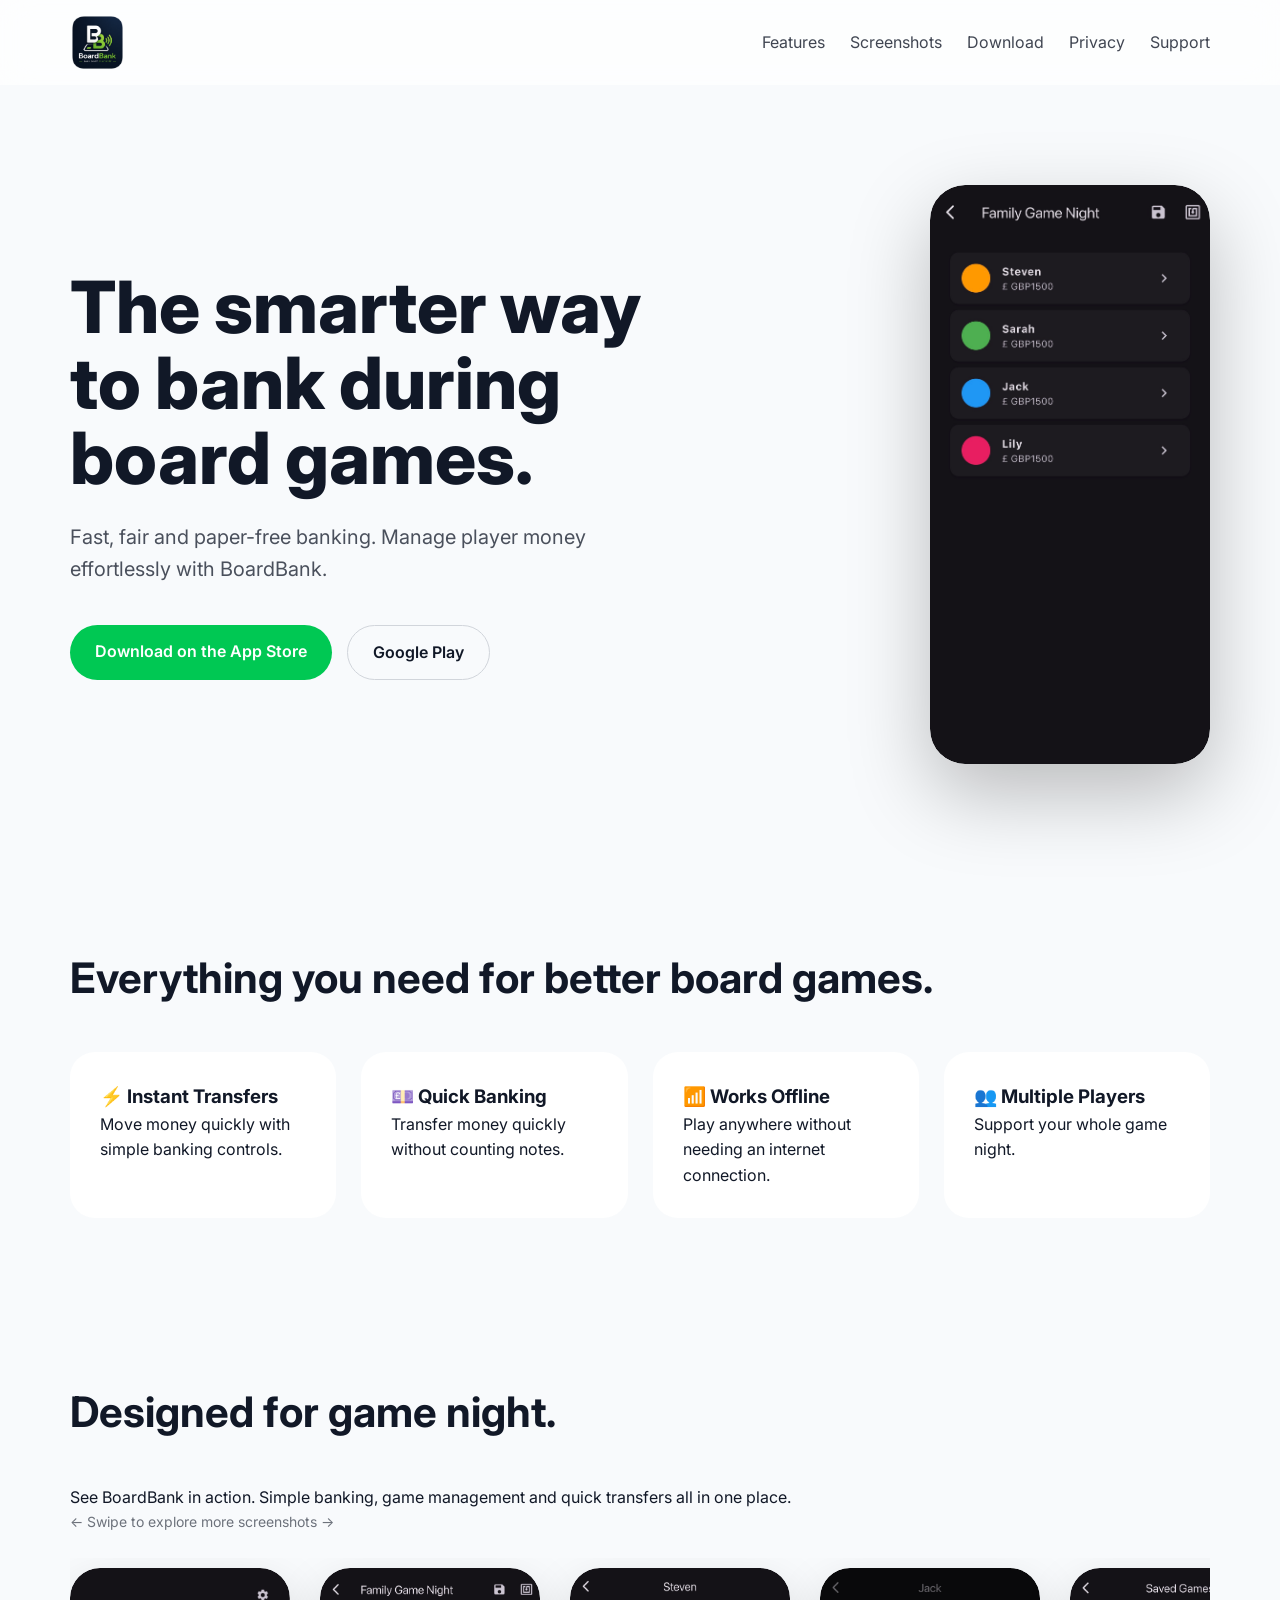
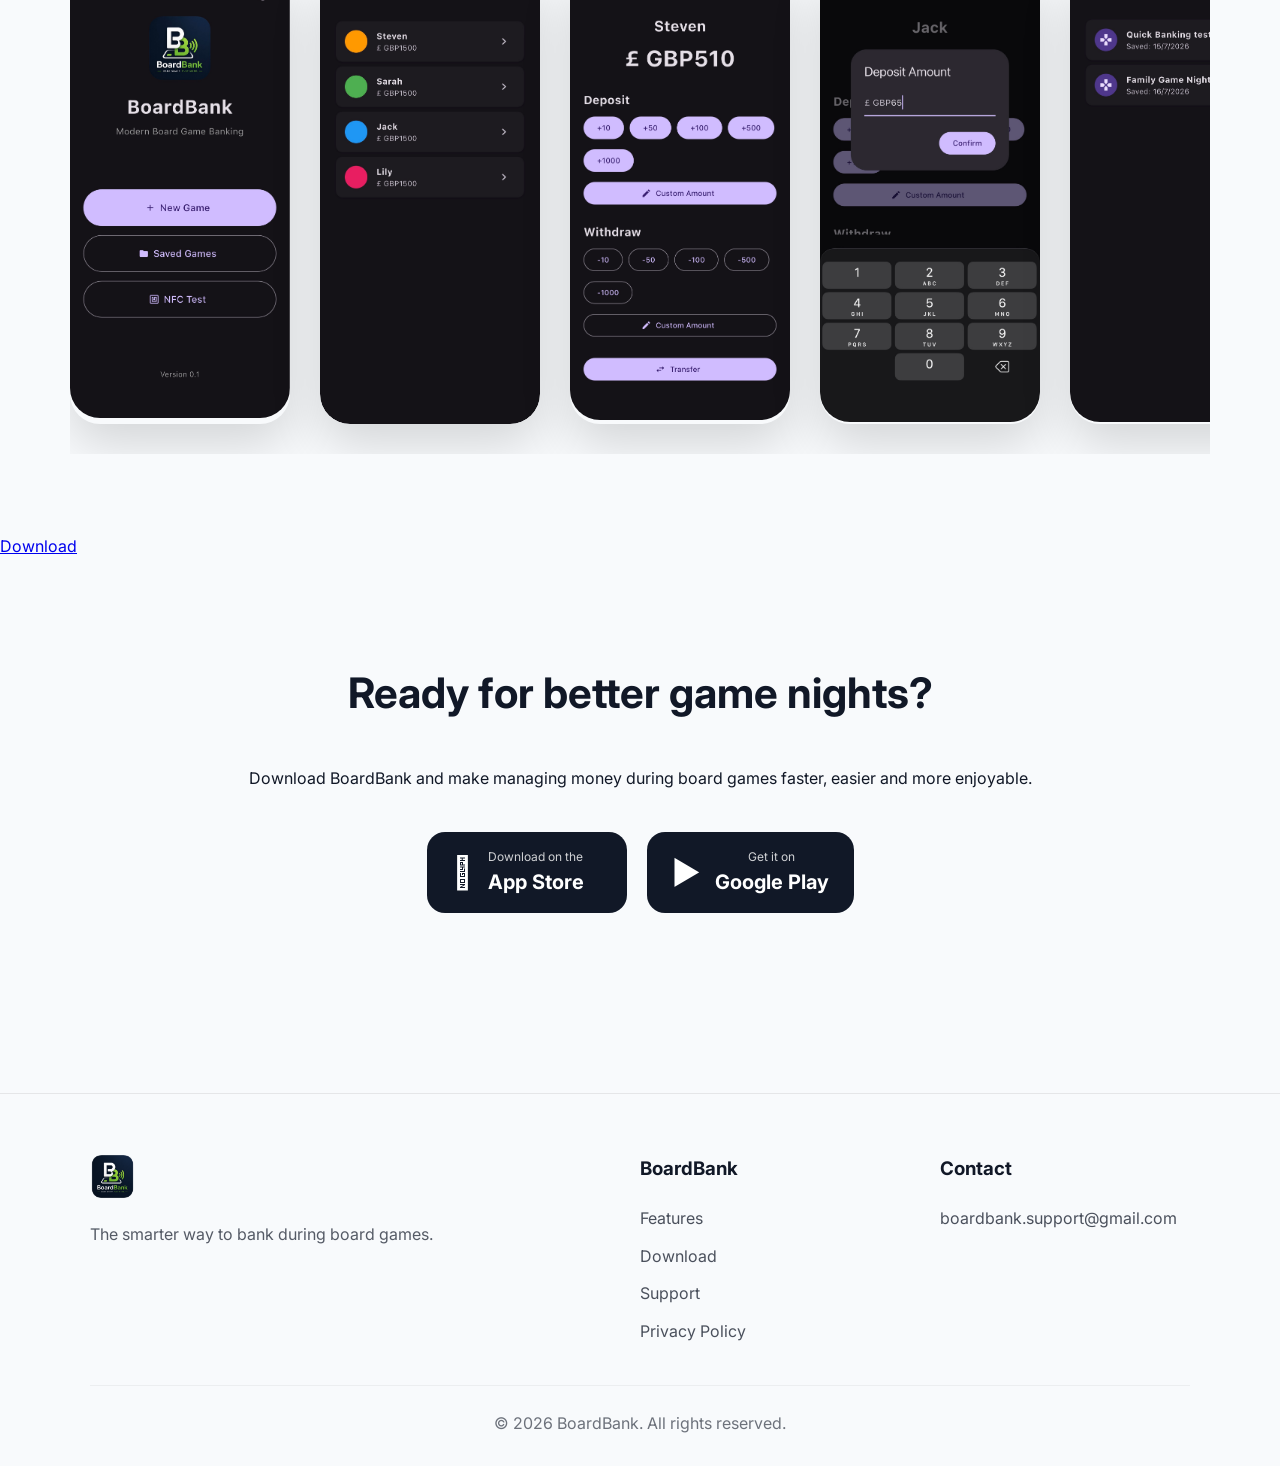
==== commit fa3a53e4: "Fix navigation bar" ====
--- a/index.html
+++ b/index.html
@@ -31,8 +31,6 @@
 
     <a href="#screenshots">Screenshots</a>
 
-    <a href="#faq">FAQ</a>
-
     <a href="#download">Download</a>
 
     <a href="privacy.html">Privacy</a>
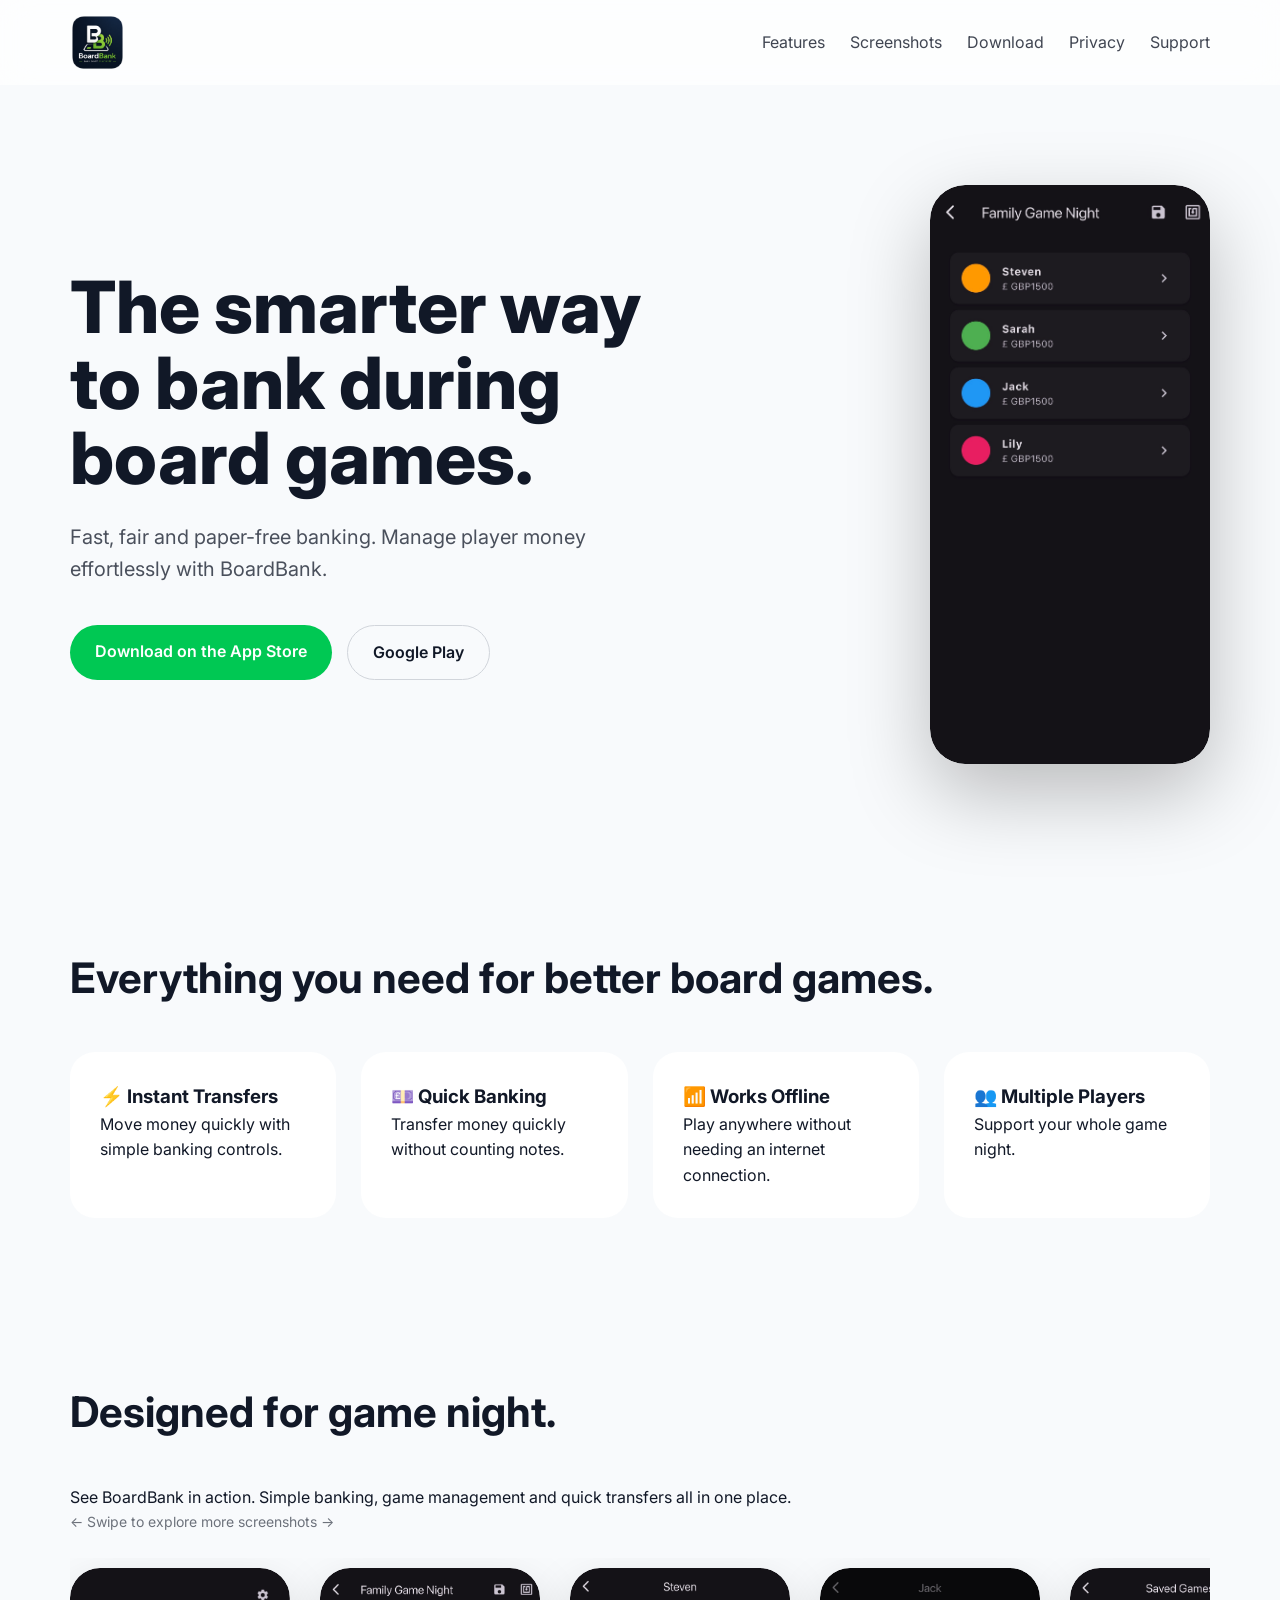
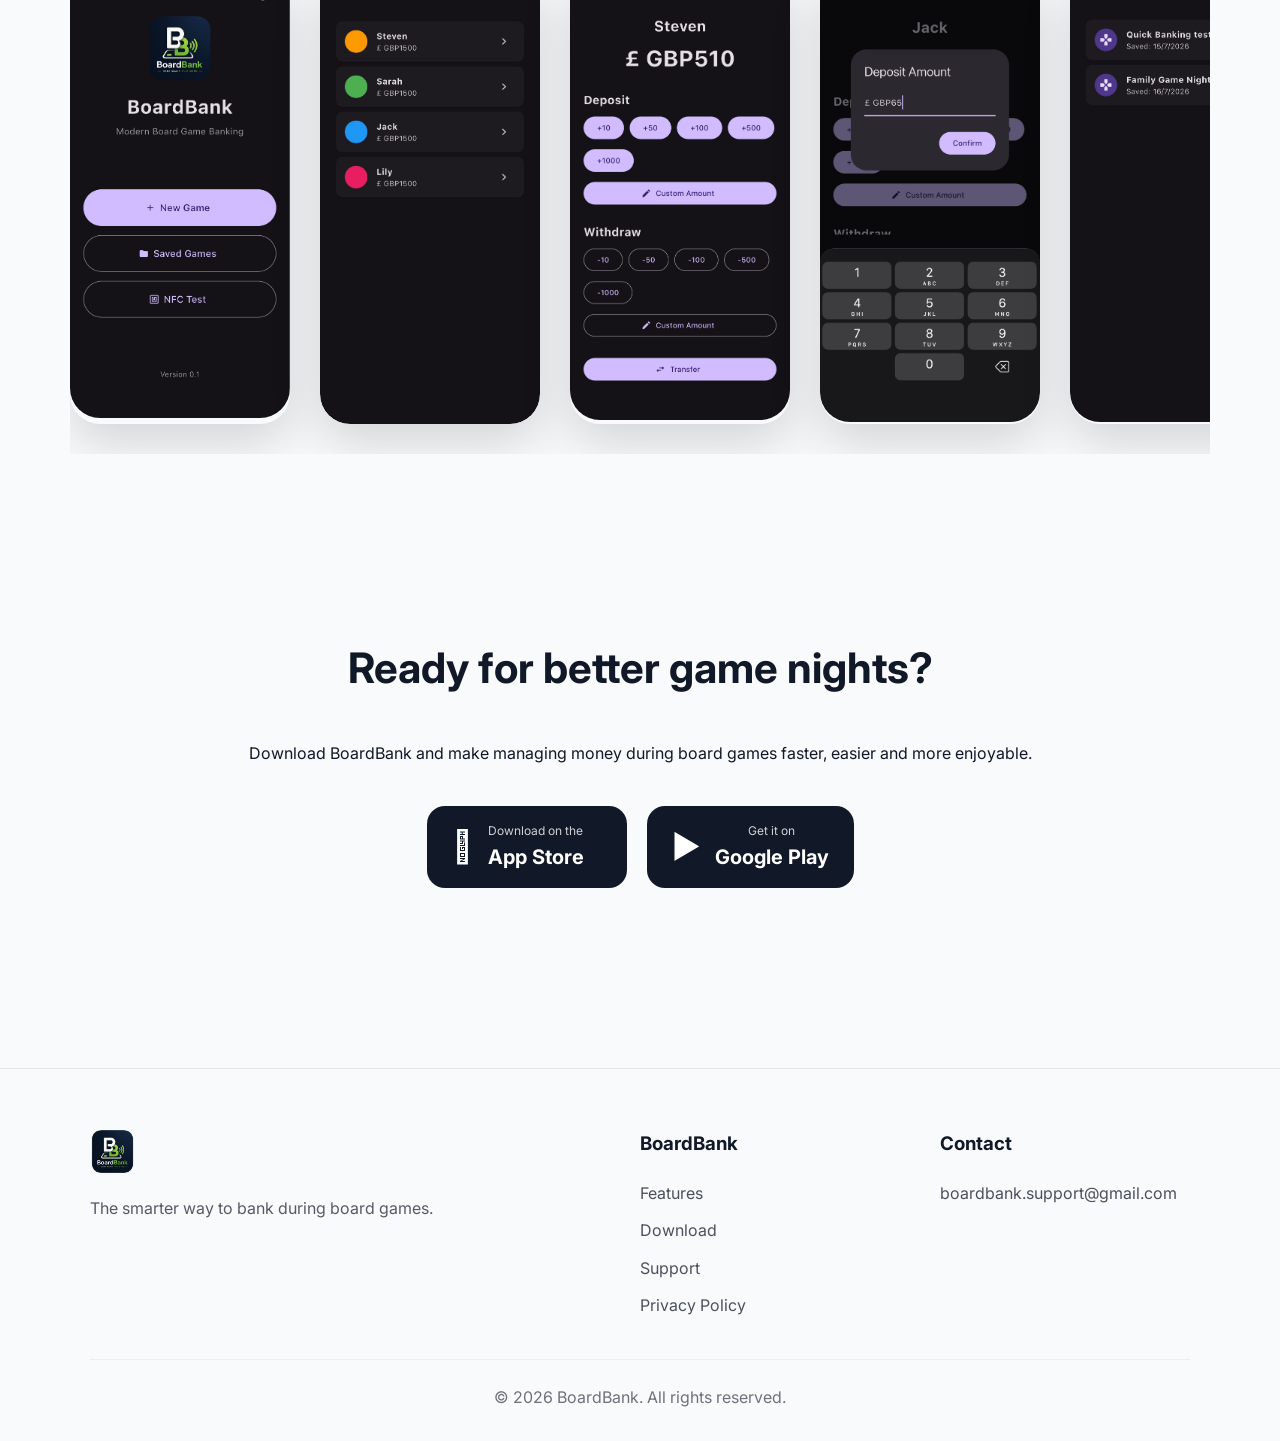
==== commit be940417: "Fix an issue with download button." ====
--- a/index.html
+++ b/index.html
@@ -176,8 +176,6 @@
 
 </section>
 
-<a href="#download">Download</a>
-
 <section id="download" class="download-section">
 
     <h2>
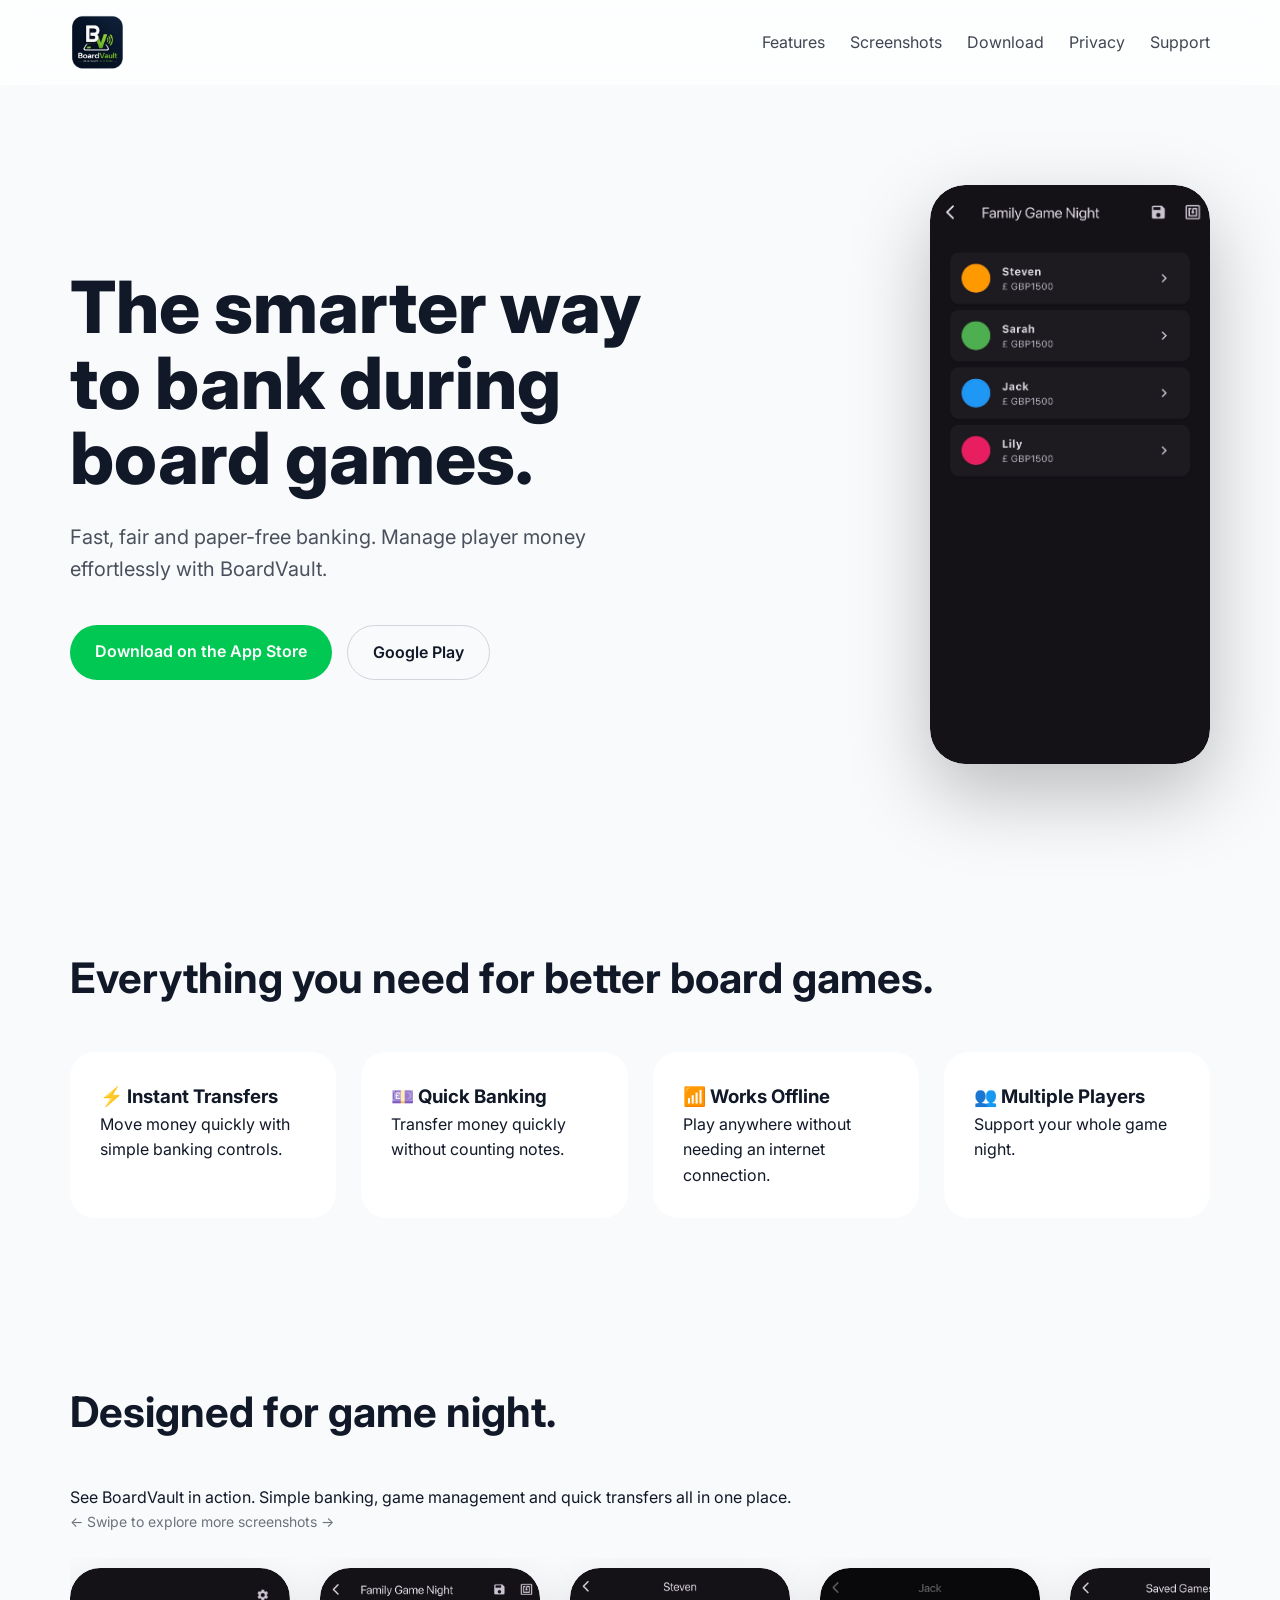
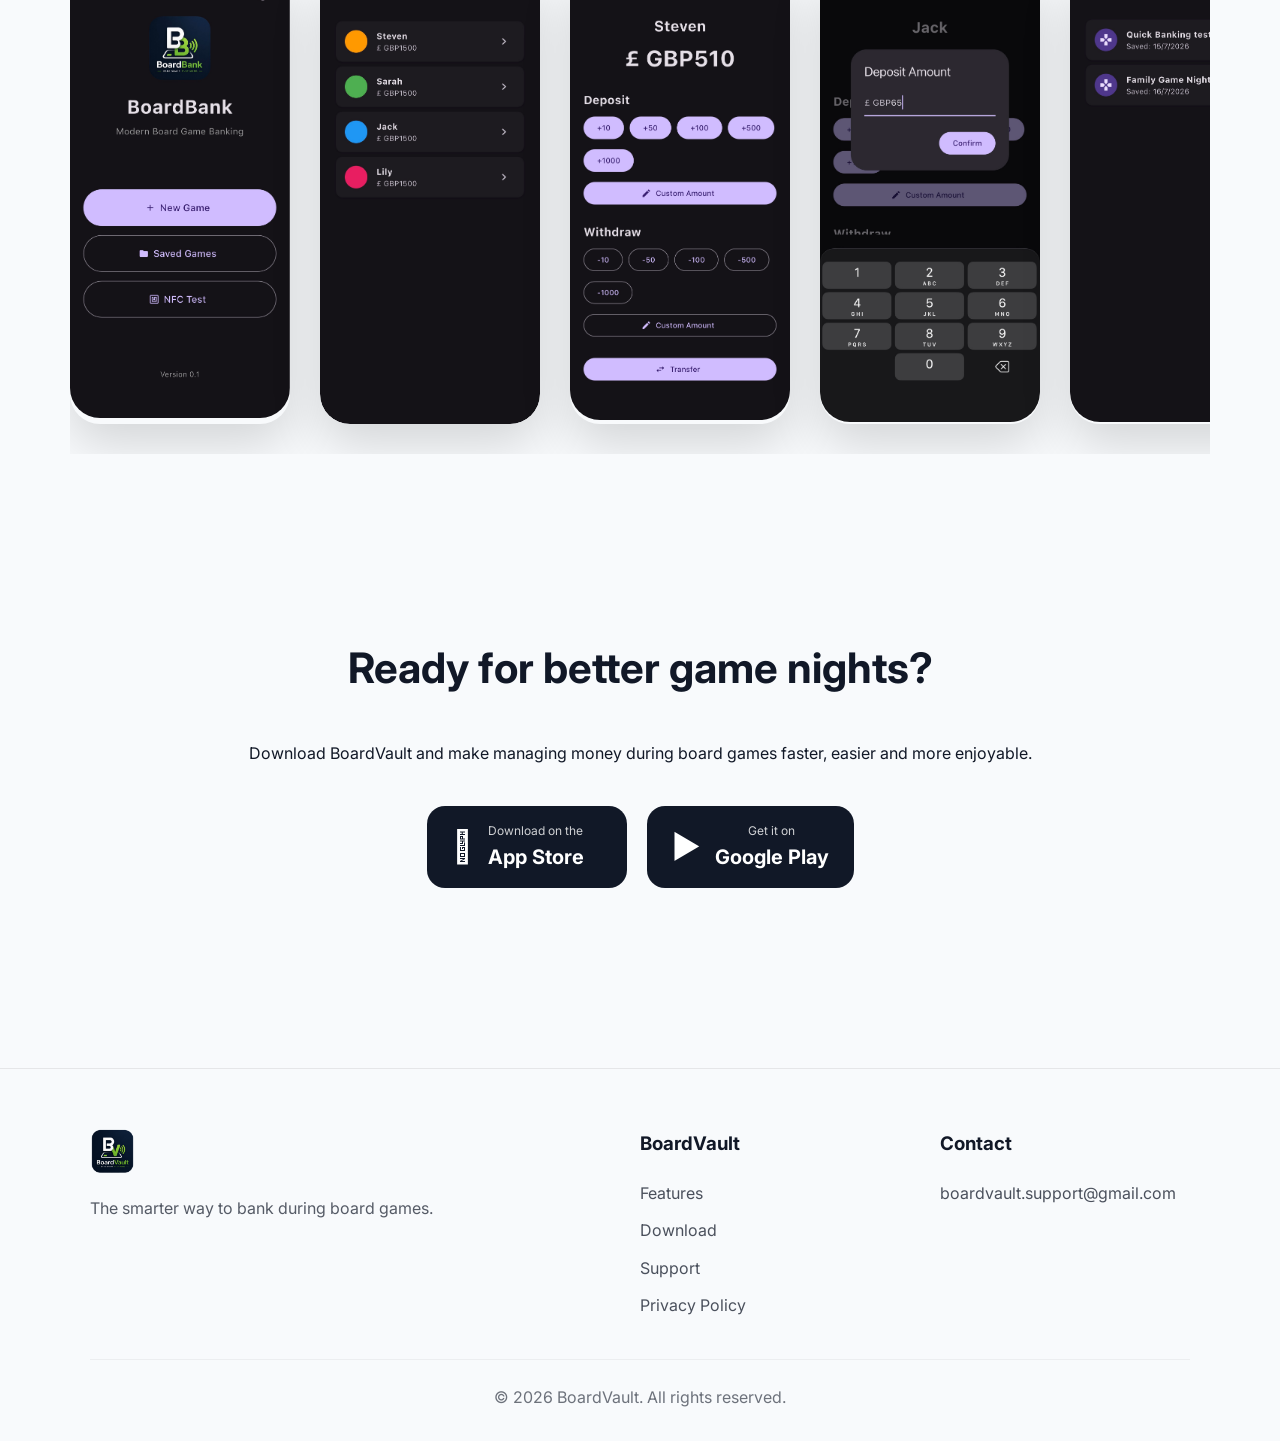
==== commit 2d9038a0: "Rebranding" ====
--- a/index.html
+++ b/index.html
@@ -4,8 +4,8 @@
     <meta charset="UTF-8">
     <meta name="viewport" content="width=device-width, initial-scale=1.0">
 
-    <title>BoardBank - The smarter way to bank during board games</title>
-    <meta name="description" content="BoardBank makes board game banking faster, easier and more enjoyable with digital money tracking and NFC player cards.">
+    <title>BoardVault - The smarter way to bank during board games</title>
+    <meta name="description" content="BoardVault makes board game banking faster, easier and more enjoyable with digital money tracking and NFC player cards.">
 
     <link rel="icon" type="image/png" href="Images/favicon.png">
 
@@ -22,7 +22,7 @@
     <nav class="navbar">
 
     <div class="logo">
-        <img src="Images/logo.png" alt="BoardBank Logo">
+        <img src="Images/updated_logo.png" alt="BoardVault Logo">
     </div>
 
     <div class="nav-links">
@@ -54,7 +54,7 @@
 
         <p>
             Fast, fair and paper-free banking.
-            Manage player money effortlessly with BoardBank.
+            Manage player money effortlessly with BoardVault.
         </p>
 
         <div class="buttons">
@@ -75,7 +75,7 @@
     <div class="hero-image">
 
     <div class="phone">
-        <img src="Images/bank.png" alt="BoardBank Banking Screen">
+        <img src="Images/bank.png" alt="BoardVault Banking Screen">
     </div>
 
 </div>
@@ -134,7 +134,7 @@
 <h2>Designed for game night.</h2>
 
 <p class="section-description">
-See BoardBank in action. Simple banking, game management and quick transfers all in one place.
+See BoardVault in action. Simple banking, game management and quick transfers all in one place.
 </p>
 
 <p class="scroll-hint">
@@ -145,31 +145,31 @@
 <div class="screenshot-gallery">
 
     <div class="screenshot-card">
-        <img src="Images/home.png" alt="BoardBank Home Screen">
-    </div>
-
-    <div class="screenshot-card">
-        <img src="Images/bank.png" alt="BoardBank Banking Screen">
-    </div>
-
-    <div class="screenshot-card">
-        <img src="Images/quick-banking.png" alt="BoardBank Quick Banking">
-    </div>
-
-    <div class="screenshot-card">
-        <img src="Images/custom-amount.png" alt="BoardBank Custom Amount">
-    </div>
-
-    <div class="screenshot-card">
-        <img src="Images/saved-games.png" alt="BoardBank Saved Games">
-    </div>
-
-    <div class="screenshot-card">
-        <img src="Images/rename-game.png" alt="BoardBank Rename Game">
-    </div>
-
-    <div class="screenshot-card">
-        <img src="Images/delete-game.png" alt="BoardBank Delete Game">
+        <img src="Images/home.png" alt="BoardVault Home Screen">
+    </div>
+
+    <div class="screenshot-card">
+        <img src="Images/bank.png" alt="BoardVault Banking Screen">
+    </div>
+
+    <div class="screenshot-card">
+        <img src="Images/quick-banking.png" alt="BoardVault Quick Banking">
+    </div>
+
+    <div class="screenshot-card">
+        <img src="Images/custom-amount.png" alt="BoardVault Custom Amount">
+    </div>
+
+    <div class="screenshot-card">
+        <img src="Images/saved-games.png" alt="BoardVault Saved Games">
+    </div>
+
+    <div class="screenshot-card">
+        <img src="Images/rename-game.png" alt="BoardVault Rename Game">
+    </div>
+
+    <div class="screenshot-card">
+        <img src="Images/delete-game.png" alt="BoardVault Delete Game">
     </div>
 
 </div>
@@ -183,7 +183,7 @@
     </h2>
 
     <p class="section-description">
-        Download BoardBank and make managing money during board games faster, easier and more enjoyable.
+        Download BoardVault and make managing money during board games faster, easier and more enjoyable.
     </p>
 
 
@@ -242,7 +242,7 @@
 
 <div class="footer-brand">
 
-<img src="Images/logo.png" alt="BoardBank Logo">
+<img src="Images/updated_logo.png" alt="BoardVault Logo">
 
 <p>
 The smarter way to bank during board games.
@@ -254,7 +254,7 @@
 
 <div class="footer-links">
 
-<h3>BoardBank</h3>
+<h3>BoardVault</h3>
 
 <a href="#features">Features</a>
 
@@ -273,7 +273,7 @@
 <h3>Contact</h3>
 
 <p>
-boardbank.support@gmail.com
+boardvault.support@gmail.com
 </p>
 
 </div>
@@ -285,7 +285,7 @@
 <div class="footer-bottom">
 
 <p>
-© 2026 BoardBank. All rights reserved.
+© 2026 BoardVault. All rights reserved.
 </p>
 
 </div>
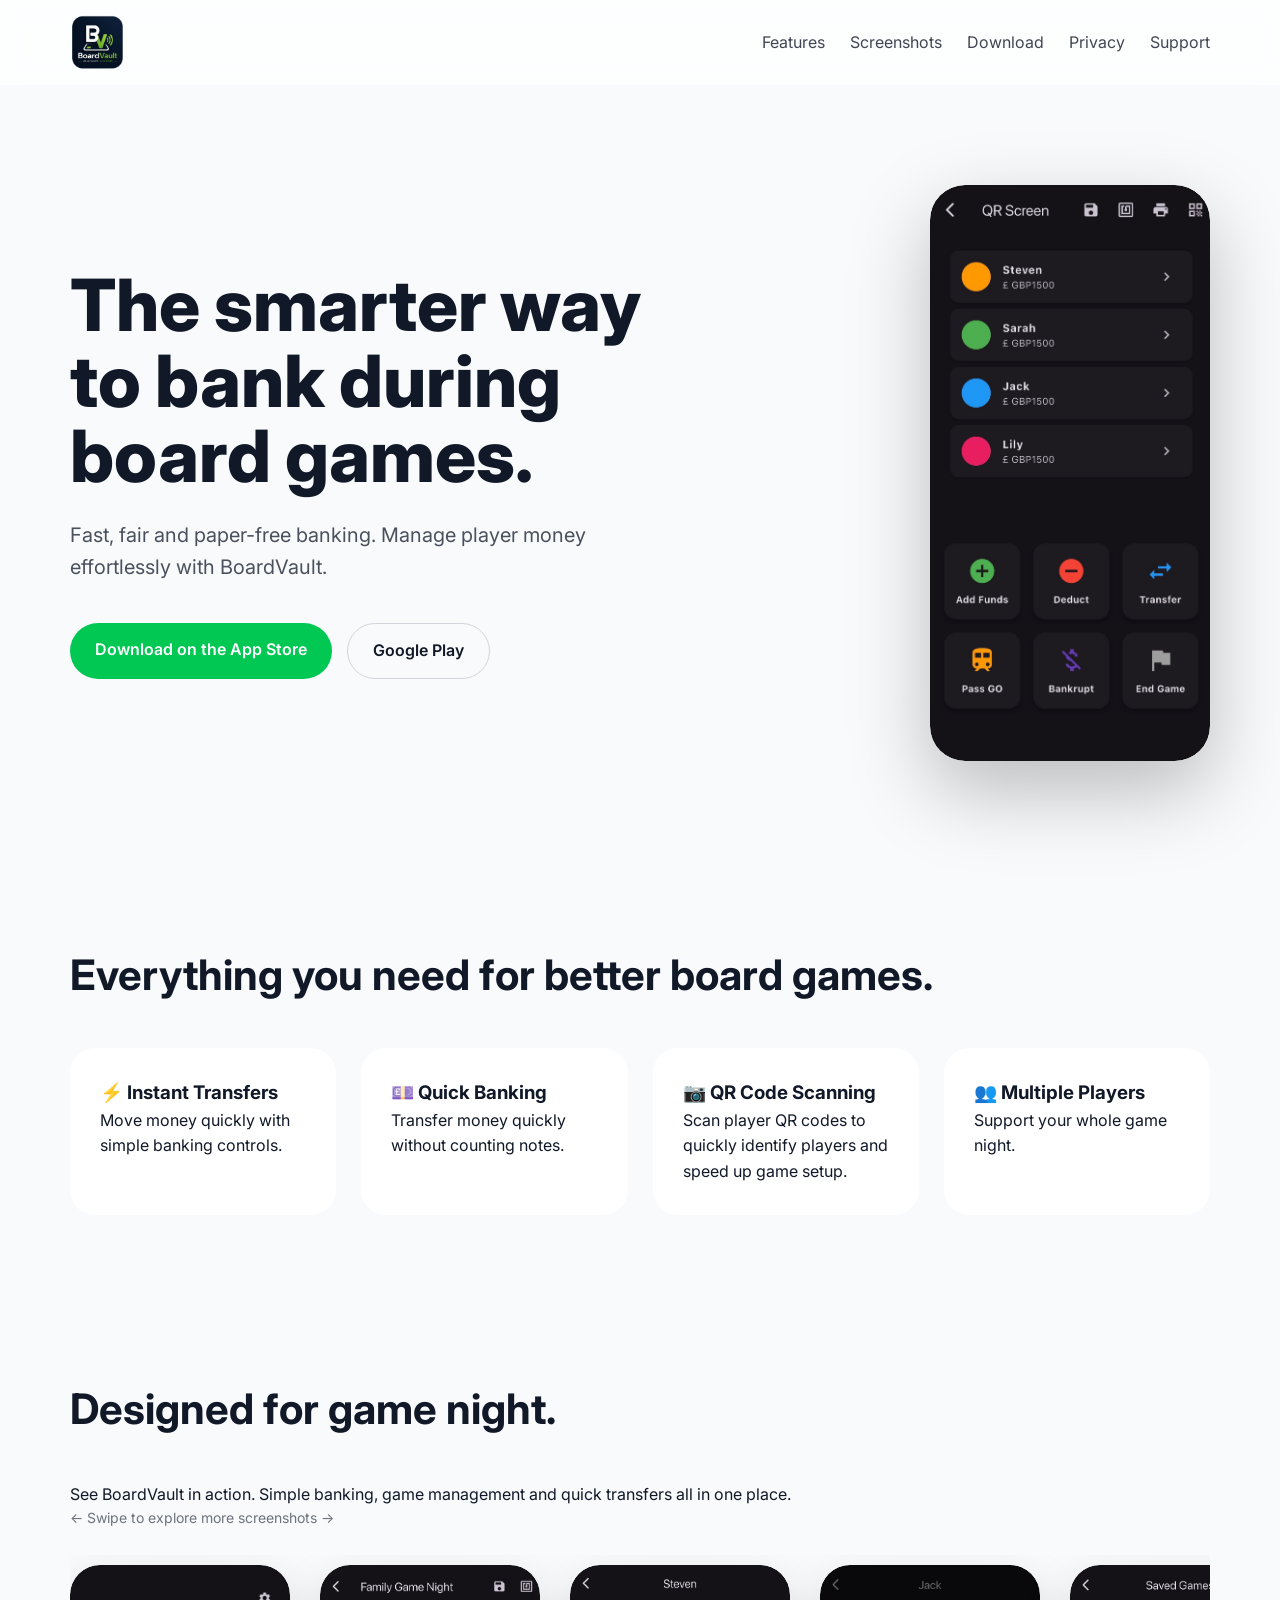
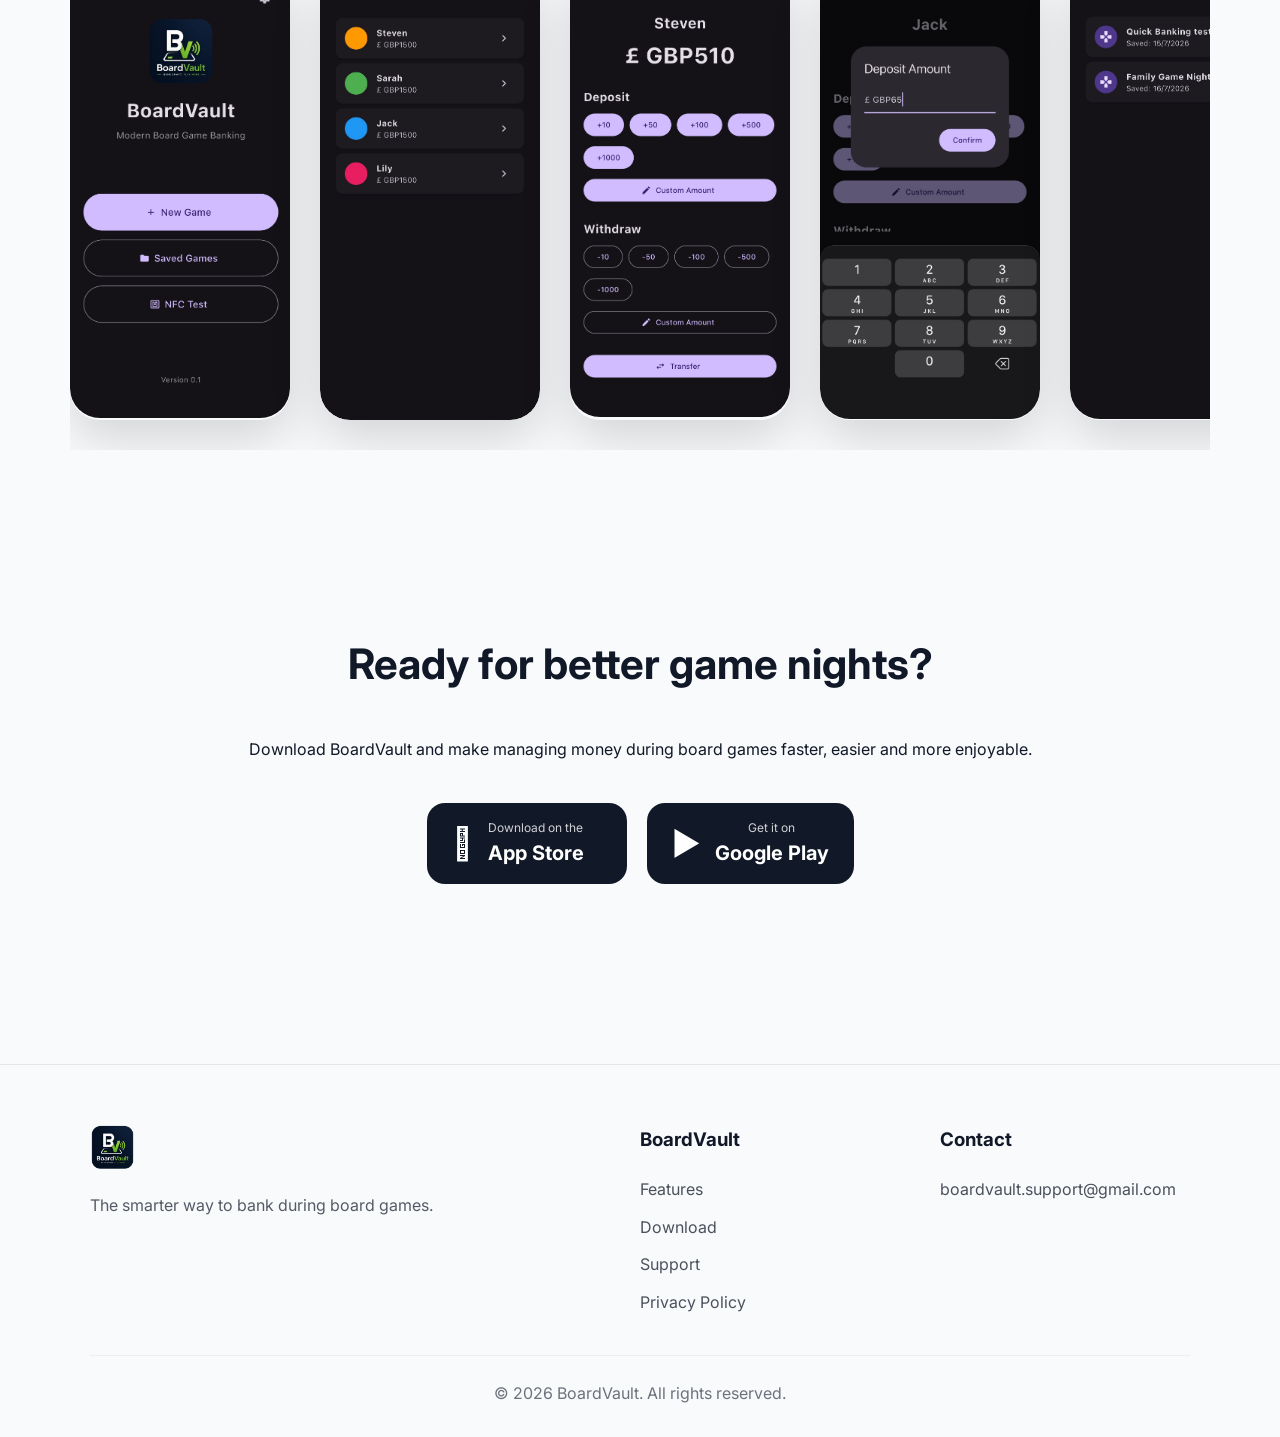
==== commit adfef0fb: "Updated Screenshots" ====
--- a/index.html
+++ b/index.html
@@ -75,7 +75,7 @@
     <div class="hero-image">
 
     <div class="phone">
-        <img src="Images/bank.png" alt="BoardVault Banking Screen">
+        <img src="Images/qr.png.png" alt="BoardVault Banking Screen">
     </div>
 
 </div>
@@ -108,9 +108,9 @@
 
 
 <div class="card">
-<h3>📶 Works Offline</h3>
-<p>
-Play anywhere without needing an internet connection.
+<h3>📷 QR Code Scanning</h3>
+<p>
+Scan player QR codes to quickly identify players and speed up game setup.
 </p>
 </div>
 
@@ -145,7 +145,7 @@
 <div class="screenshot-gallery">
 
     <div class="screenshot-card">
-        <img src="Images/home.png" alt="BoardVault Home Screen">
+        <img src="Images/updated_home.png" alt="BoardVault Home Screen">
     </div>
 
     <div class="screenshot-card">
